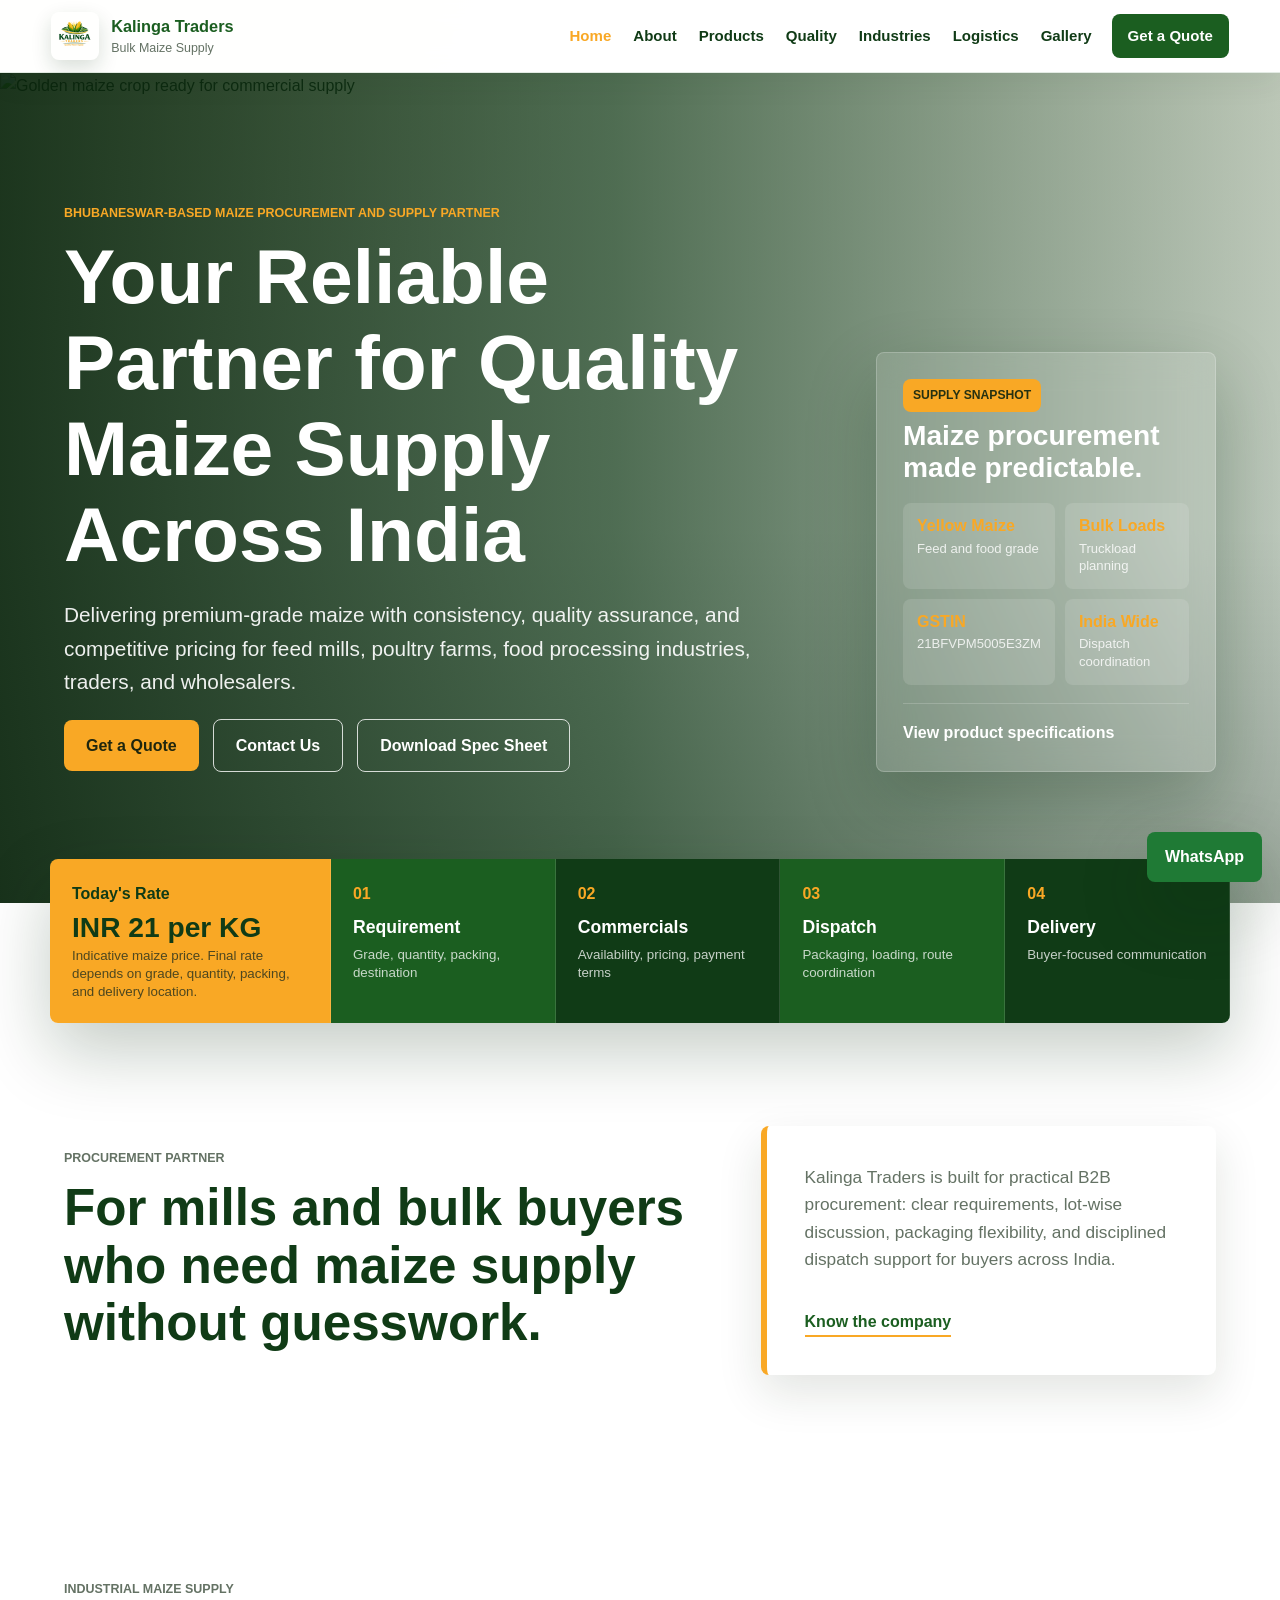
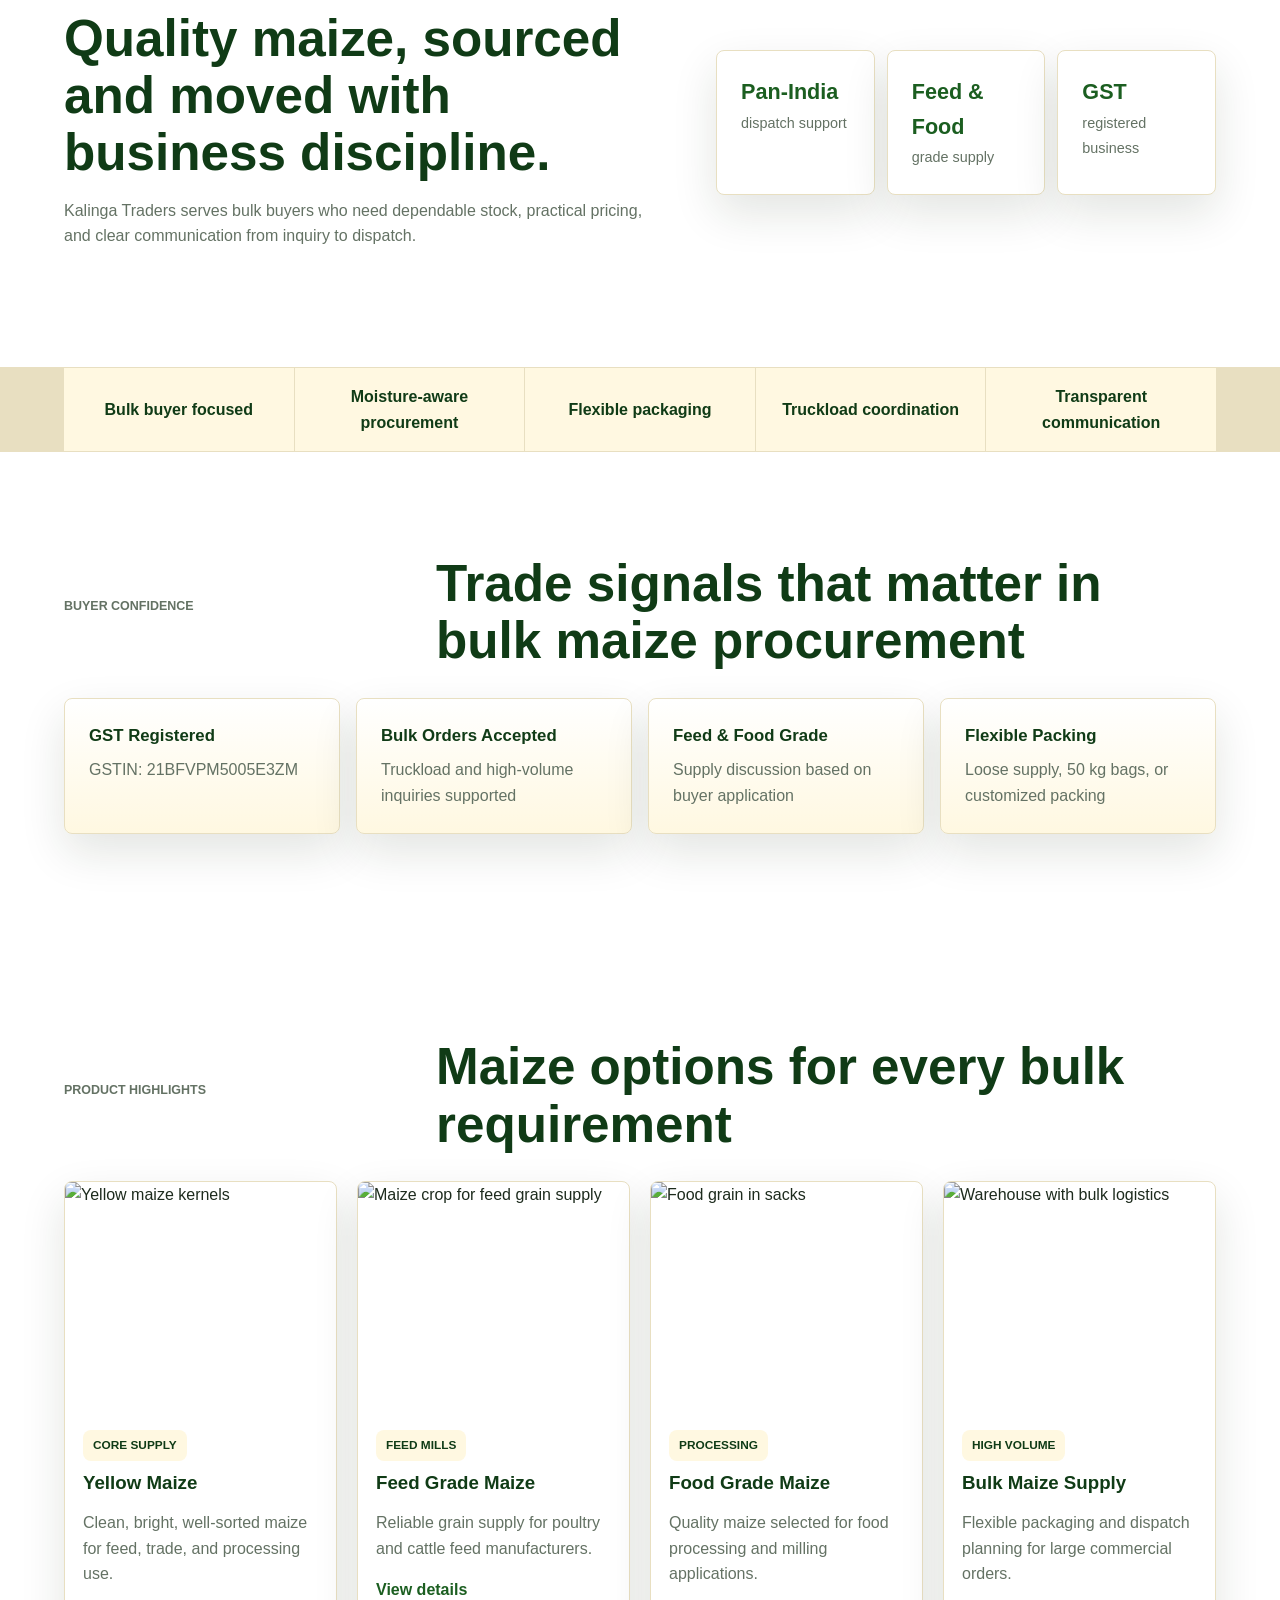
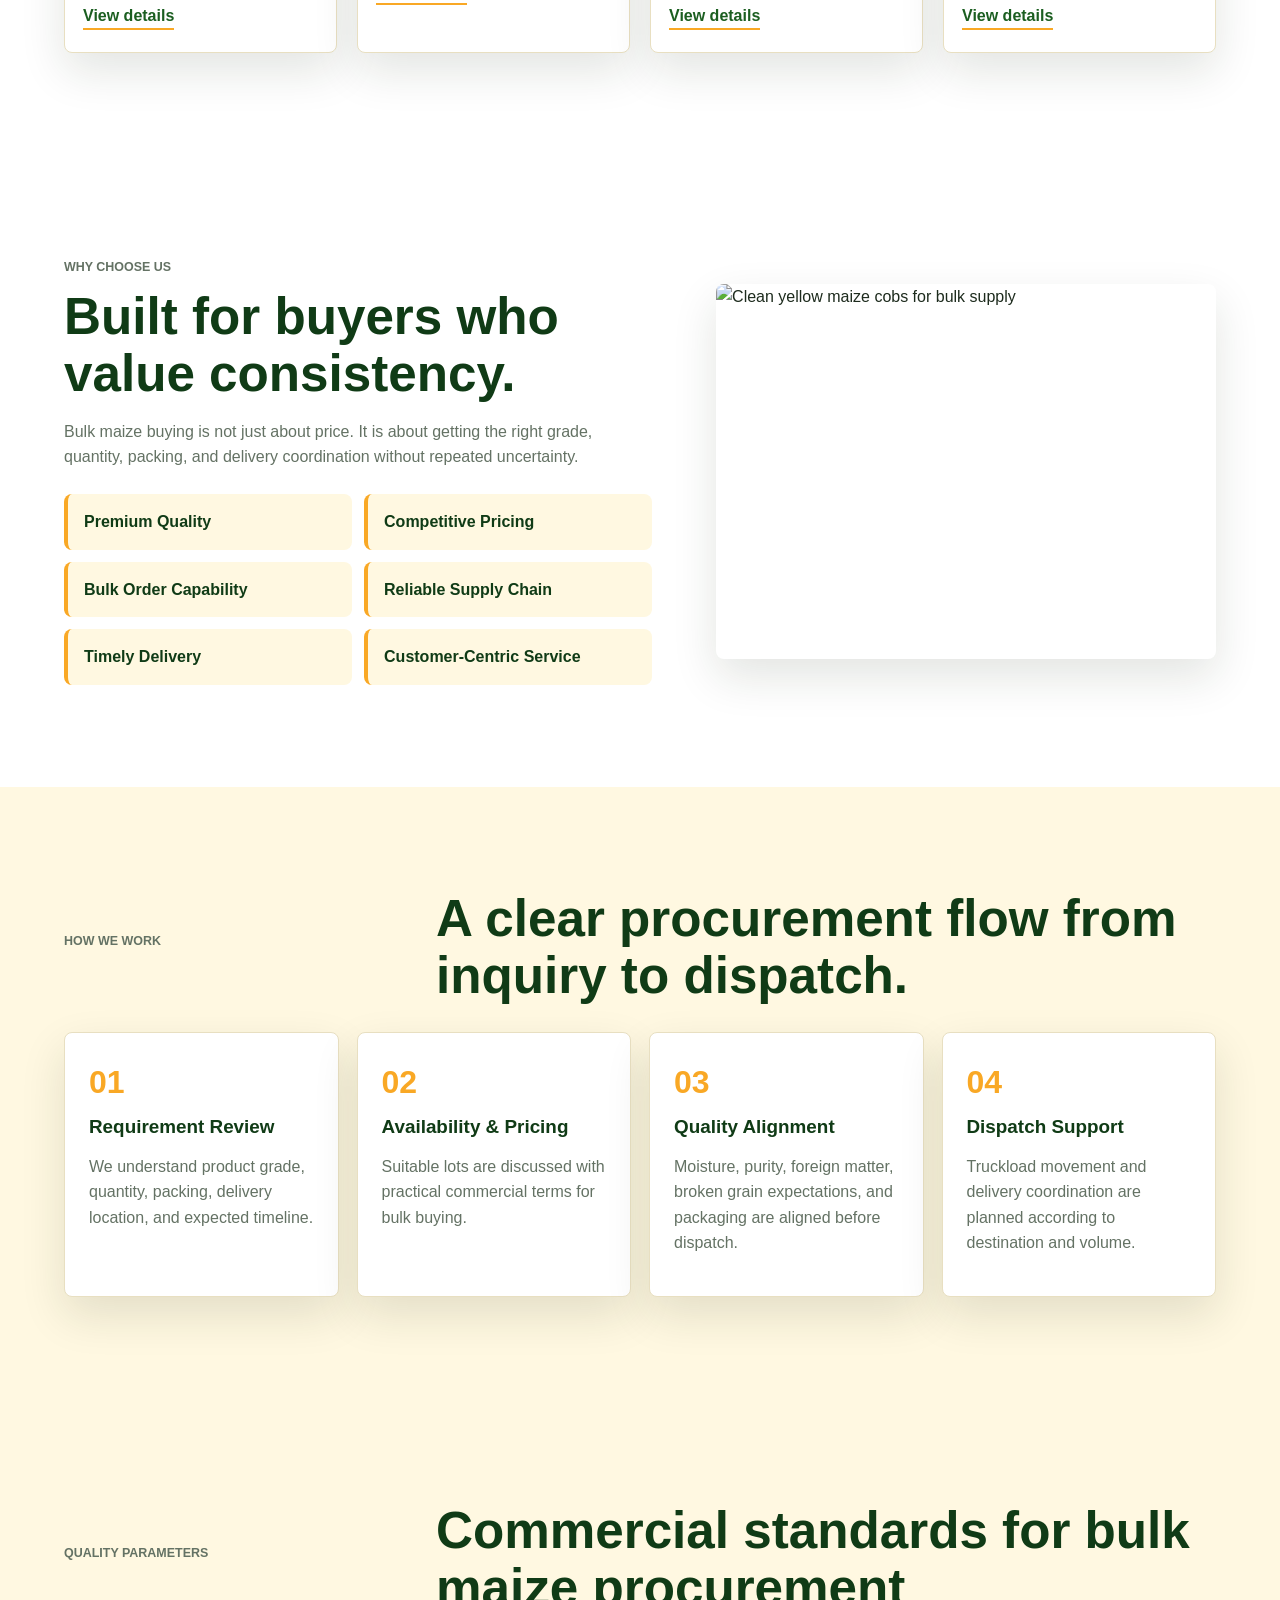
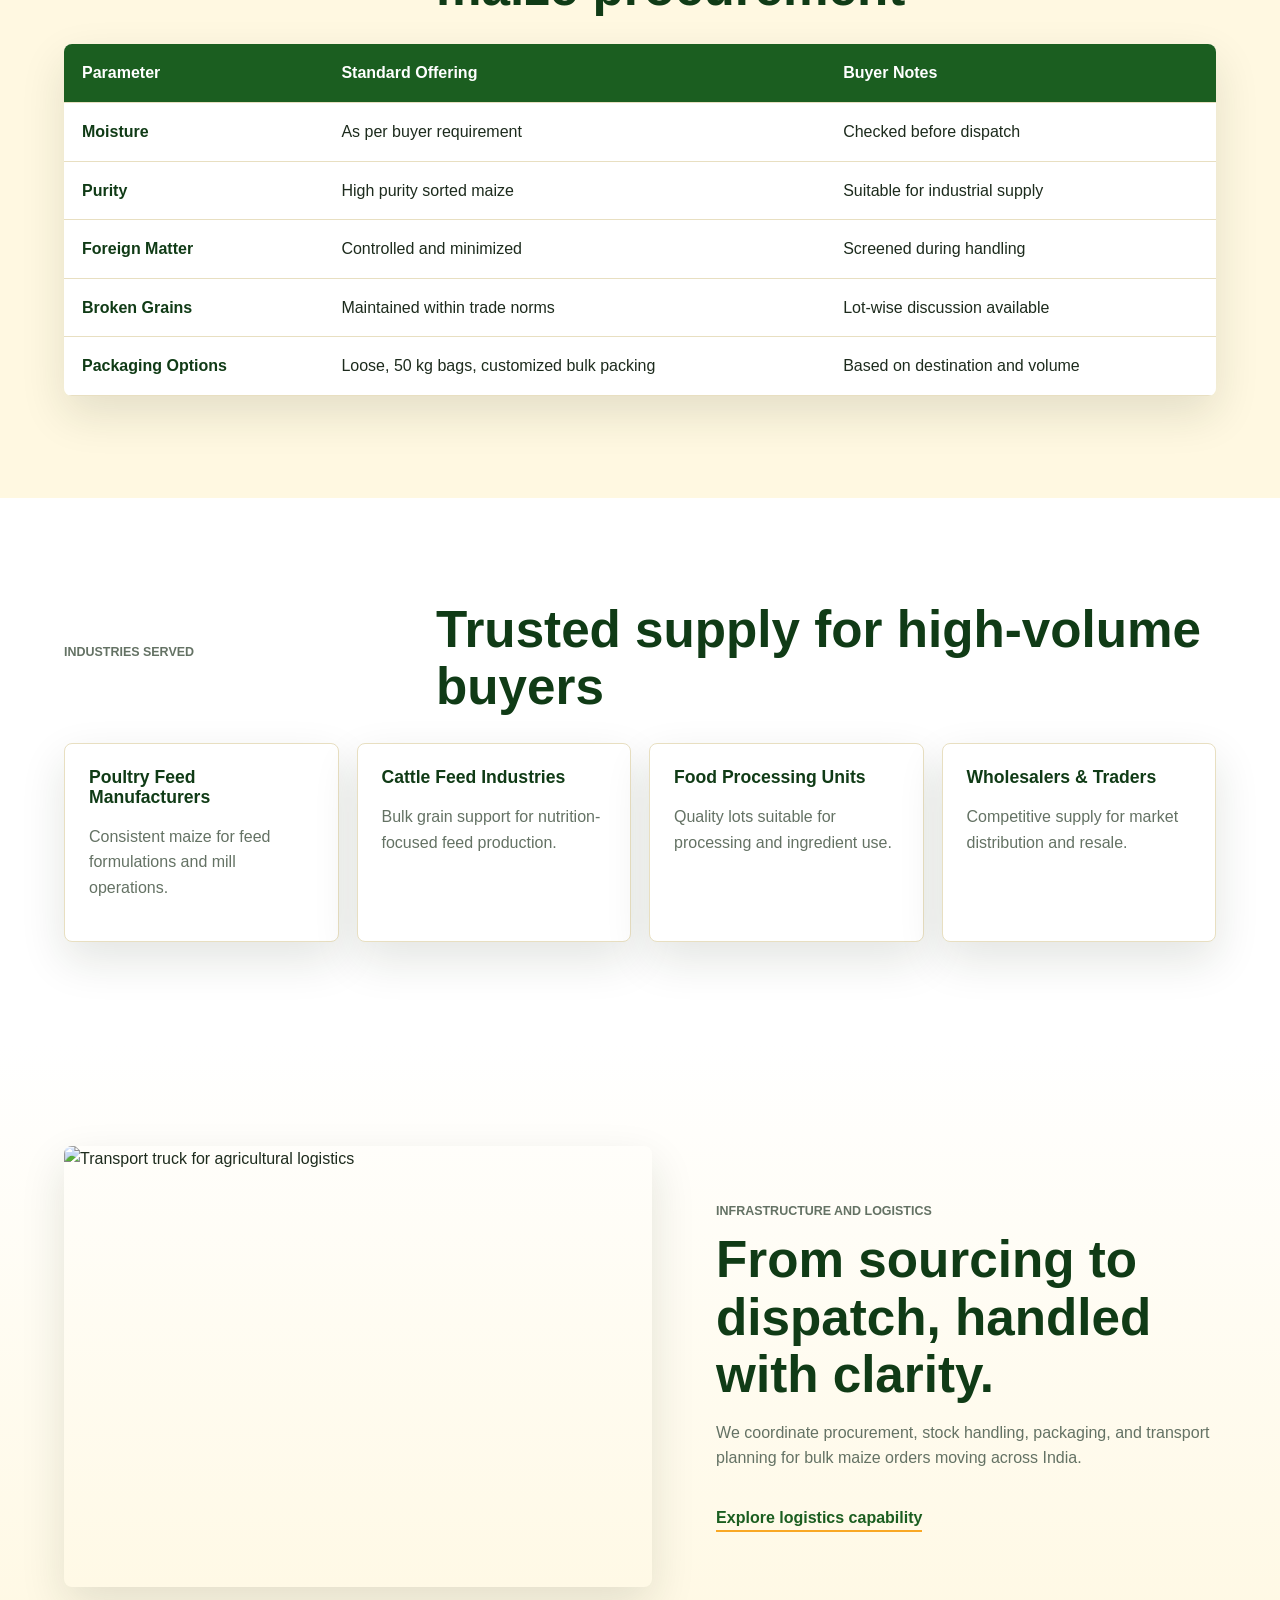
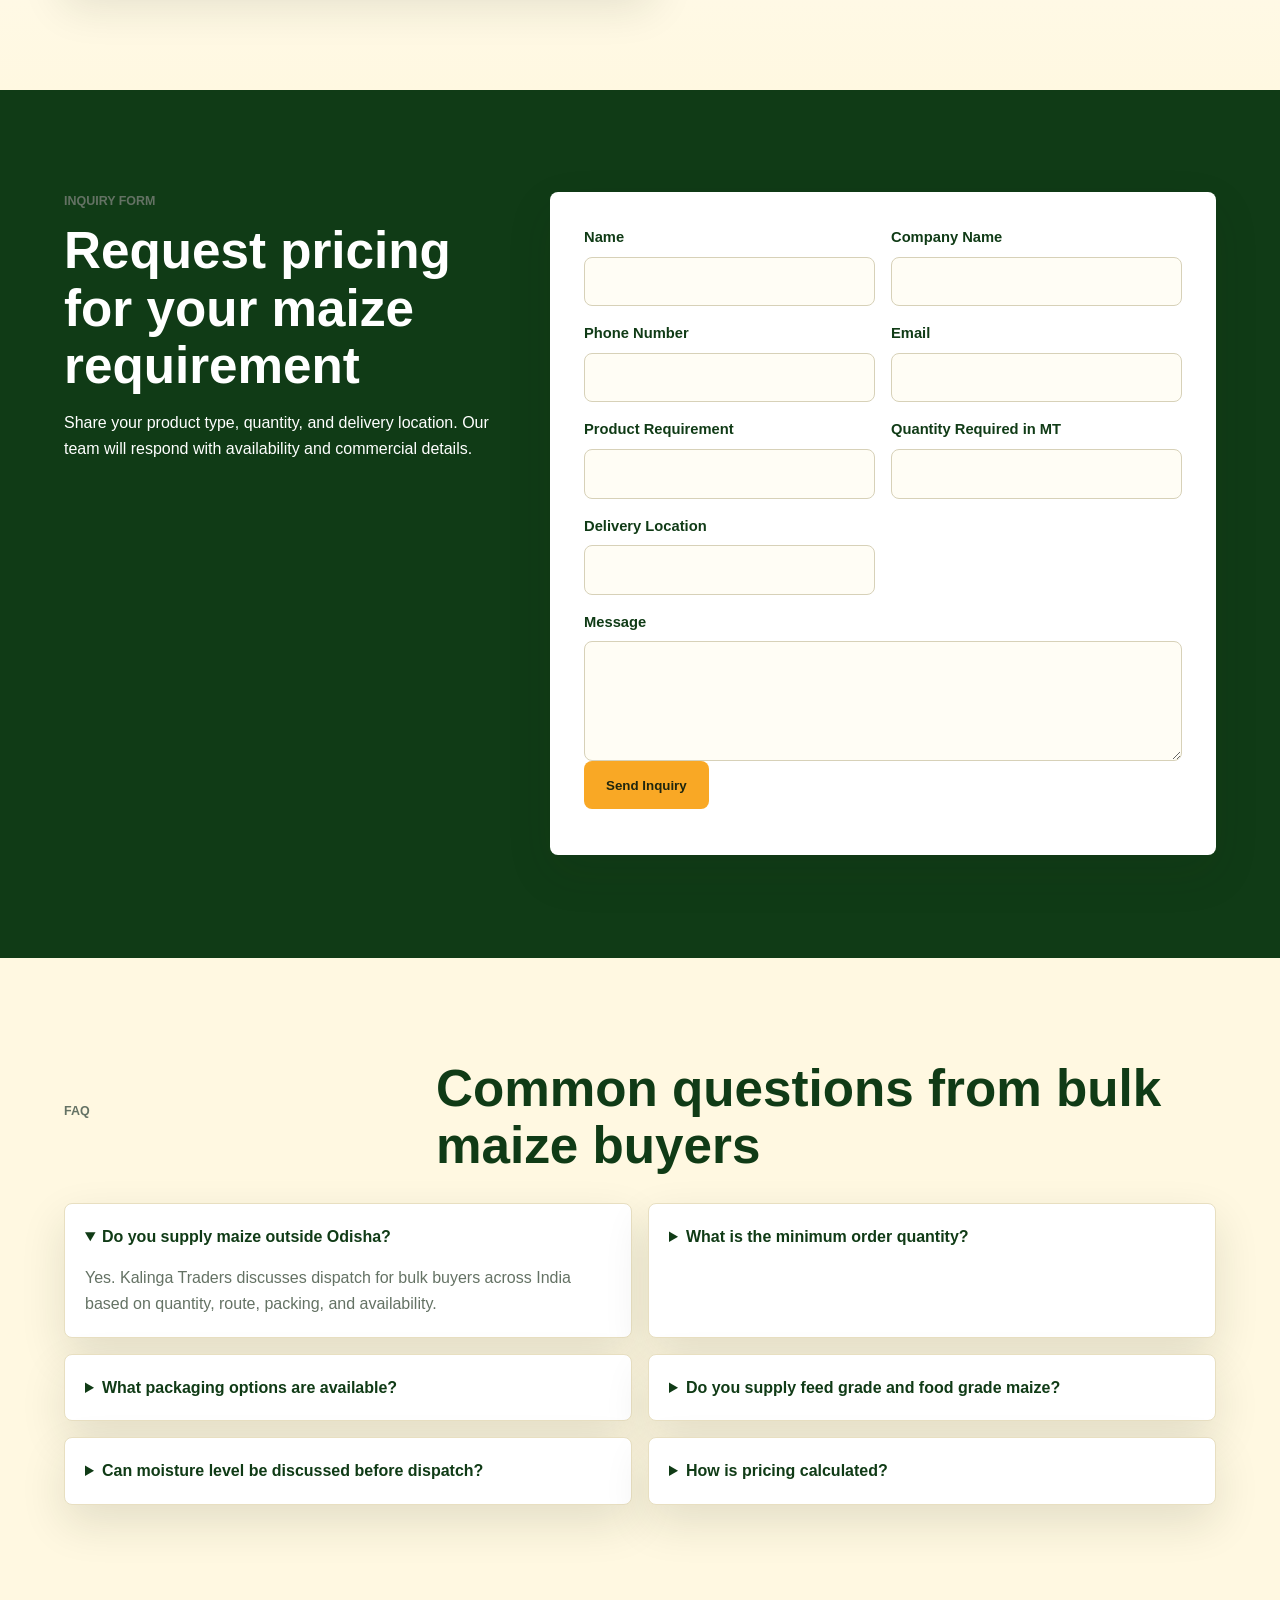
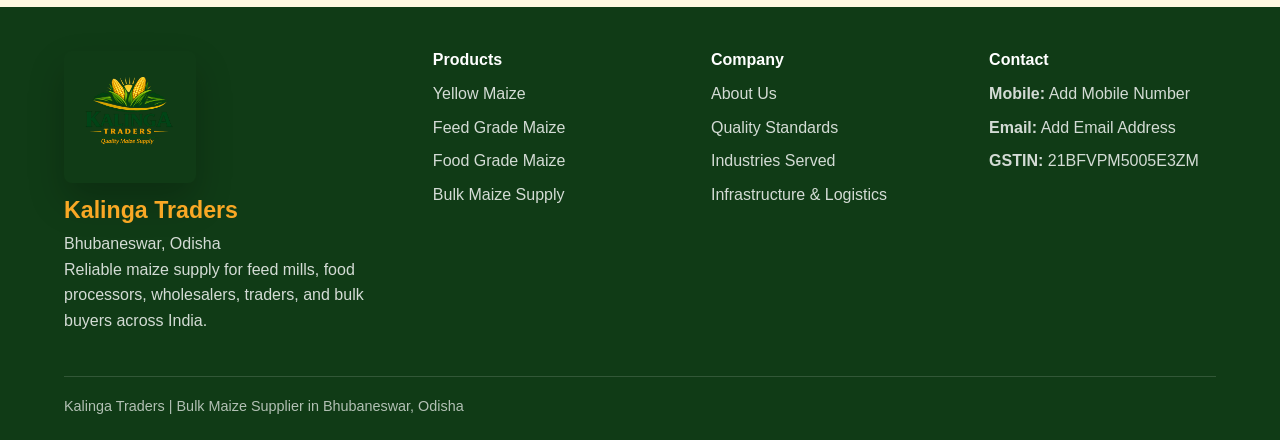
==== index.html @ be70ce16 "Initial website upload" ====
<!doctype html>
<html lang="en">
<head>
  <meta charset="utf-8">
  <meta name="viewport" content="width=device-width, initial-scale=1">
  <title>Kalinga Traders | Quality Bulk Maize Supplier in India</title>
  <meta name="description" content="Kalinga Traders supplies premium-grade yellow maize, feed grade maize, food grade maize, and bulk maize across India from Bhubaneswar, Odisha.">
  <link rel="preconnect" href="https://images.unsplash.com">
  <link rel="icon" type="image/png" href="assets/favicon.png">
  <link rel="stylesheet" href="styles.css">
  <script type="application/ld+json">
  {
    "@context": "https://schema.org",
    "@type": "LocalBusiness",
    "name": "Kalinga Traders",
    "description": "Bulk yellow maize, feed grade maize, food grade maize, and commercial maize supply from Bhubaneswar, Odisha.",
    "address": {
      "@type": "PostalAddress",
      "addressLocality": "Bhubaneswar",
      "addressRegion": "Odisha",
      "addressCountry": "IN"
    },
    "areaServed": "India",
    "taxID": "21BFVPM5005E3ZM",
    "makesOffer": [
      {"@type": "Offer", "itemOffered": {"@type": "Product", "name": "Yellow Maize"}},
      {"@type": "Offer", "itemOffered": {"@type": "Product", "name": "Feed Grade Maize"}},
      {"@type": "Offer", "itemOffered": {"@type": "Product", "name": "Food Grade Maize"}},
      {"@type": "Offer", "itemOffered": {"@type": "Product", "name": "Bulk Maize Supply"}}
    ]
  }
  </script>
  <script type="application/ld+json">
  {
    "@context": "https://schema.org",
    "@type": "FAQPage",
    "mainEntity": [
      {"@type": "Question", "name": "Do you supply maize outside Odisha?", "acceptedAnswer": {"@type": "Answer", "text": "Yes. Kalinga Traders discusses bulk maize dispatch for buyers across India based on quantity, route, packing, and availability."}},
      {"@type": "Question", "name": "What maize products are available?", "acceptedAnswer": {"@type": "Answer", "text": "Yellow maize, feed grade maize, food grade maize, and bulk maize supply are available for commercial buyers."}},
      {"@type": "Question", "name": "What packaging options are available?", "acceptedAnswer": {"@type": "Answer", "text": "Packaging can include loose truckload movement, 50 kg bags, or buyer-specific packing depending on destination and order requirement."}},
      {"@type": "Question", "name": "Can moisture and quality parameters be discussed before dispatch?", "acceptedAnswer": {"@type": "Answer", "text": "Yes. Moisture, purity, foreign matter, broken grains, and packaging expectations can be discussed before order confirmation."}}
    ]
  }
  </script>
</head>
<body>
  <header class="site-header">
    <a class="brand" href="index.html" aria-label="Kalinga Traders home">
      <img class="brand-logo" src="assets/kalinga-traders-logo-mark.png" alt="Kalinga Traders logo">
      <span><strong>Kalinga Traders</strong><small>Bulk Maize Supply</small></span>
    </a>
    <button class="nav-toggle" aria-expanded="false" aria-controls="site-nav">Menu</button>
    <nav id="site-nav" class="site-nav">
      <a href="index.html" aria-current="page">Home</a>
      <a href="about.html">About</a>
      <a href="products.html">Products</a>
      <a href="quality.html">Quality</a>
      <a href="industries.html">Industries</a>
      <a href="logistics.html">Logistics</a>
      <a href="gallery.html">Gallery</a>
      <a class="nav-cta" href="contact.html">Get a Quote</a>
    </nav>
  </header>

  <main>
    <section class="hero">
      <picture>
        <source media="(max-width: 760px)" srcset="https://images.unsplash.com/photo-1625246333195-78d9c38ad449?auto=format&fit=crop&w=900&q=75">
        <img src="https://images.unsplash.com/photo-1625246333195-78d9c38ad449?auto=format&fit=crop&w=1800&q=80" alt="Golden maize crop ready for commercial supply">
      </picture>
      <div class="hero-overlay"></div>
      <div class="hero-shell">
        <div class="hero-content">
          <p class="eyebrow">Bhubaneswar-based maize procurement and supply partner</p>
          <h1>Your Reliable Partner for Quality Maize Supply Across India</h1>
          <p>Delivering premium-grade maize with consistency, quality assurance, and competitive pricing for feed mills, poultry farms, food processing industries, traders, and wholesalers.</p>
          <div class="hero-actions">
          <a class="btn primary" href="contact.html">Get a Quote</a>
          <a class="btn secondary" href="contact.html#contact-details">Contact Us</a>
          <a class="btn secondary" href="output/pdf/kalinga-traders-maize-spec-sheet.pdf" download>Download Spec Sheet</a>
          </div>
        </div>
        <aside class="hero-card" aria-label="Kalinga Traders supply snapshot">
          <span class="card-kicker">Supply snapshot</span>
          <h2>Maize procurement made predictable.</h2>
          <div class="hero-card-grid">
            <div><strong>Yellow Maize</strong><span>Feed and food grade</span></div>
            <div><strong>Bulk Loads</strong><span>Truckload planning</span></div>
            <div><strong>GSTIN</strong><span>21BFVPM5005E3ZM</span></div>
            <div><strong>India Wide</strong><span>Dispatch coordination</span></div>
          </div>
          <a class="quote-link" href="products.html">View product specifications</a>
        </aside>
      </div>
    </section>

    <section class="supply-bar">
      <div class="rate-card"><span>Today's Rate</span><strong>INR 21 per KG</strong><small>Indicative maize price. Final rate depends on grade, quantity, packing, and delivery location.</small></div>
      <div><span>01</span><strong>Requirement</strong><small>Grade, quantity, packing, destination</small></div>
      <div><span>02</span><strong>Commercials</strong><small>Availability, pricing, payment terms</small></div>
      <div><span>03</span><strong>Dispatch</strong><small>Packaging, loading, route coordination</small></div>
      <div><span>04</span><strong>Delivery</strong><small>Buyer-focused communication</small></div>
    </section>

    <section class="section statement-section">
      <div class="statement-copy">
        <p class="eyebrow">Procurement partner</p>
        <h2>For mills and bulk buyers who need maize supply without guesswork.</h2>
      </div>
      <div class="statement-card">
        <p>Kalinga Traders is built for practical B2B procurement: clear requirements, lot-wise discussion, packaging flexibility, and disciplined dispatch support for buyers across India.</p>
        <a class="text-link" href="about.html">Know the company</a>
      </div>
    </section>

    <section class="section intro-grid">
      <div>
        <p class="eyebrow">Industrial maize supply</p>
        <h2>Quality maize, sourced and moved with business discipline.</h2>
        <p>Kalinga Traders serves bulk buyers who need dependable stock, practical pricing, and clear communication from inquiry to dispatch.</p>
      </div>
      <div class="metric-row">
        <div><strong>Pan-India</strong><span>dispatch support</span></div>
        <div><strong>Feed & Food</strong><span>grade supply</span></div>
        <div><strong>GST</strong><span>registered business</span></div>
      </div>
    </section>

    <section class="trust-strip">
      <span>Bulk buyer focused</span>
      <span>Moisture-aware procurement</span>
      <span>Flexible packaging</span>
      <span>Truckload coordination</span>
      <span>Transparent communication</span>
    </section>

    <section class="section credential-section">
      <div class="section-head">
        <p class="eyebrow">Buyer confidence</p>
        <h2>Trade signals that matter in bulk maize procurement</h2>
      </div>
      <div class="credential-grid">
        <article><strong>GST Registered</strong><span>GSTIN: 21BFVPM5005E3ZM</span></article>
        <article><strong>Bulk Orders Accepted</strong><span>Truckload and high-volume inquiries supported</span></article>
        <article><strong>Feed & Food Grade</strong><span>Supply discussion based on buyer application</span></article>
        <article><strong>Flexible Packing</strong><span>Loose supply, 50 kg bags, or customized packing</span></article>
      </div>
    </section>

    <section class="section">
      <div class="section-head">
        <p class="eyebrow">Product highlights</p>
        <h2>Maize options for every bulk requirement</h2>
      </div>
      <div class="card-grid four">
        <article class="product-card">
          <img src="https://images.unsplash.com/photo-1551754655-cd27e38d2076?auto=format&fit=crop&w=700&q=75" alt="Yellow maize kernels">
          <span class="product-tag">Core supply</span>
          <h3>Yellow Maize</h3>
          <p>Clean, bright, well-sorted maize for feed, trade, and processing use.</p>
          <a href="products.html">View details</a>
        </article>
        <article class="product-card">
          <img src="https://images.unsplash.com/photo-1625246333195-78d9c38ad449?auto=format&fit=crop&w=700&q=75" alt="Maize crop for feed grain supply">
          <span class="product-tag">Feed mills</span>
          <h3>Feed Grade Maize</h3>
          <p>Reliable grain supply for poultry and cattle feed manufacturers.</p>
          <a href="products.html">View details</a>
        </article>
        <article class="product-card">
          <img src="https://images.unsplash.com/photo-1634467524884-897d0af5e104?auto=format&fit=crop&w=700&q=75" alt="Food grain in sacks">
          <span class="product-tag">Processing</span>
          <h3>Food Grade Maize</h3>
          <p>Quality maize selected for food processing and milling applications.</p>
          <a href="products.html">View details</a>
        </article>
        <article class="product-card">
          <img src="https://images.unsplash.com/photo-1586528116311-ad8dd3c8310d?auto=format&fit=crop&w=700&q=75" alt="Warehouse with bulk logistics">
          <span class="product-tag">High volume</span>
          <h3>Bulk Maize Supply</h3>
          <p>Flexible packaging and dispatch planning for large commercial orders.</p>
          <a href="products.html">View details</a>
        </article>
      </div>
    </section>

    <section class="section split">
      <div>
        <p class="eyebrow">Why choose us</p>
        <h2>Built for buyers who value consistency.</h2>
        <p>Bulk maize buying is not just about price. It is about getting the right grade, quantity, packing, and delivery coordination without repeated uncertainty.</p>
        <div class="feature-list">
          <span>Premium Quality</span>
          <span>Competitive Pricing</span>
          <span>Bulk Order Capability</span>
          <span>Reliable Supply Chain</span>
          <span>Timely Delivery</span>
          <span>Customer-Centric Service</span>
        </div>
      </div>
      <img class="rounded-img" src="https://images.unsplash.com/photo-1551754655-cd27e38d2076?auto=format&fit=crop&w=900&q=78" alt="Clean yellow maize cobs for bulk supply">
    </section>

    <section class="section process-band">
      <div class="section-head">
        <p class="eyebrow">How we work</p>
        <h2>A clear procurement flow from inquiry to dispatch.</h2>
      </div>
      <div class="process-grid">
        <article><span>01</span><h3>Requirement Review</h3><p>We understand product grade, quantity, packing, delivery location, and expected timeline.</p></article>
        <article><span>02</span><h3>Availability & Pricing</h3><p>Suitable lots are discussed with practical commercial terms for bulk buying.</p></article>
        <article><span>03</span><h3>Quality Alignment</h3><p>Moisture, purity, foreign matter, broken grain expectations, and packaging are aligned before dispatch.</p></article>
        <article><span>04</span><h3>Dispatch Support</h3><p>Truckload movement and delivery coordination are planned according to destination and volume.</p></article>
      </div>
    </section>

    <section class="section quality-band">
      <div class="section-head">
        <p class="eyebrow">Quality parameters</p>
        <h2>Commercial standards for bulk maize procurement</h2>
      </div>
      <div class="table-wrap">
        <table>
          <thead>
            <tr><th>Parameter</th><th>Standard Offering</th><th>Buyer Notes</th></tr>
          </thead>
          <tbody>
            <tr><td>Moisture</td><td>As per buyer requirement</td><td>Checked before dispatch</td></tr>
            <tr><td>Purity</td><td>High purity sorted maize</td><td>Suitable for industrial supply</td></tr>
            <tr><td>Foreign Matter</td><td>Controlled and minimized</td><td>Screened during handling</td></tr>
            <tr><td>Broken Grains</td><td>Maintained within trade norms</td><td>Lot-wise discussion available</td></tr>
            <tr><td>Packaging Options</td><td>Loose, 50 kg bags, customized bulk packing</td><td>Based on destination and volume</td></tr>
          </tbody>
        </table>
      </div>
    </section>

    <section class="section">
      <div class="section-head">
        <p class="eyebrow">Industries served</p>
        <h2>Trusted supply for high-volume buyers</h2>
      </div>
      <div class="icon-grid">
        <article><h3>Poultry Feed Manufacturers</h3><p>Consistent maize for feed formulations and mill operations.</p></article>
        <article><h3>Cattle Feed Industries</h3><p>Bulk grain support for nutrition-focused feed production.</p></article>
        <article><h3>Food Processing Units</h3><p>Quality lots suitable for processing and ingredient use.</p></article>
        <article><h3>Wholesalers & Traders</h3><p>Competitive supply for market distribution and resale.</p></article>
      </div>
    </section>

    <section class="section split logistics-panel">
      <img class="rounded-img" src="https://images.unsplash.com/photo-1601584115197-04ecc0da31d7?auto=format&fit=crop&w=900&q=78" alt="Transport truck for agricultural logistics">
      <div>
        <p class="eyebrow">Infrastructure and logistics</p>
        <h2>From sourcing to dispatch, handled with clarity.</h2>
        <p>We coordinate procurement, stock handling, packaging, and transport planning for bulk maize orders moving across India.</p>
        <a class="text-link" href="logistics.html">Explore logistics capability</a>
      </div>
    </section>

    <section class="section inquiry-section" id="inquiry">
      <div>
        <p class="eyebrow">Inquiry form</p>
        <h2>Request pricing for your maize requirement</h2>
        <p>Share your product type, quantity, and delivery location. Our team will respond with availability and commercial details.</p>
      </div>
      <form class="inquiry-form">
        <div class="form-grid">
          <label>Name<input name="name" type="text" required></label>
          <label>Company Name<input name="company" type="text"></label>
          <label>Phone Number<input name="phone" type="tel" required></label>
          <label>Email<input name="email" type="email"></label>
          <label>Product Requirement<input name="product" type="text" required></label>
          <label>Quantity Required in MT<input name="quantity" type="number" min="1"></label>
          <label>Delivery Location<input name="location" type="text"></label>
          <label class="full">Message<textarea name="message" rows="4"></textarea></label>
        </div>
        <button class="btn primary" type="submit">Send Inquiry</button>
        <p class="form-note" role="status"></p>
      </form>
    </section>

    <section class="section faq-section">
      <div class="section-head">
        <p class="eyebrow">FAQ</p>
        <h2>Common questions from bulk maize buyers</h2>
      </div>
      <div class="faq-grid">
        <details open><summary>Do you supply maize outside Odisha?</summary><p>Yes. Kalinga Traders discusses dispatch for bulk buyers across India based on quantity, route, packing, and availability.</p></details>
        <details><summary>What is the minimum order quantity?</summary><p>Minimum order quantity depends on product grade, packing, and destination. Share your requirement in MT for a practical quote discussion.</p></details>
        <details><summary>What packaging options are available?</summary><p>Orders can be discussed for loose truckload supply, 50 kg bags, or customized packing depending on buyer requirements.</p></details>
        <details><summary>Do you supply feed grade and food grade maize?</summary><p>Yes. Feed grade maize, food grade maize, yellow maize, and bulk maize supply are listed product categories.</p></details>
        <details><summary>Can moisture level be discussed before dispatch?</summary><p>Yes. Moisture, purity, foreign matter, broken grains, and packaging expectations can be aligned before order confirmation.</p></details>
        <details><summary>How is pricing calculated?</summary><p>Pricing depends on grade, season, lot availability, quantity, packing, loading format, and delivery location.</p></details>
      </div>
    </section>
  </main>

  <footer class="site-footer">
    <div class="footer-main">
      <div>
        <img class="footer-logo" src="assets/kalinga-traders-logo.png" alt="Kalinga Traders logo">
        <h2>Kalinga Traders</h2>
        <p>Bhubaneswar, Odisha<br>Reliable maize supply for feed mills, food processors, wholesalers, traders, and bulk buyers across India.</p>
      </div>
      <div>
        <h3>Products</h3>
        <a href="products.html">Yellow Maize</a>
        <a href="products.html">Feed Grade Maize</a>
        <a href="products.html">Food Grade Maize</a>
        <a href="products.html">Bulk Maize Supply</a>
      </div>
      <div>
        <h3>Company</h3>
        <a href="about.html">About Us</a>
        <a href="quality.html">Quality Standards</a>
        <a href="industries.html">Industries Served</a>
        <a href="logistics.html">Infrastructure & Logistics</a>
      </div>
      <div>
        <h3>Contact</h3>
        <p><strong>Mobile:</strong> Add Mobile Number</p>
        <p><strong>Email:</strong> Add Email Address</p>
        <p><strong>GSTIN:</strong> 21BFVPM5005E3ZM</p>
      </div>
    </div>
    <div class="footer-bottom">Kalinga Traders | Bulk Maize Supplier in Bhubaneswar, Odisha</div>
  </footer>
  <a class="whatsapp-float" href="#" data-whatsapp-link aria-label="Send inquiry on WhatsApp">WhatsApp</a>
  <script src="script.js"></script>
</body>
</html>
---- styles.css ----
:root {
  --green: #1B5E20;
  --green-dark: #103b16;
  --gold: #F9A825;
  --beige: #FFF8E1;
  --white: #ffffff;
  --ink: #1d2b1d;
  --muted: #647264;
  --line: #e8dfc1;
  --shadow: 0 18px 45px rgba(22, 44, 20, .12);
  --shadow-strong: 0 28px 70px rgba(9, 42, 13, .24);
}

* { box-sizing: border-box; }
html { scroll-behavior: smooth; }
body {
  margin: 0;
  font-family: Arial, Helvetica, sans-serif;
  color: var(--ink);
  background:
    radial-gradient(circle at 12% 0%, rgba(249, 168, 37, .10), transparent 28rem),
    linear-gradient(180deg, #fffdf6, #ffffff 44rem);
  line-height: 1.6;
}
img { display: block; max-width: 100%; }
a { color: inherit; text-decoration: none; }

.site-header {
  position: sticky;
  top: 0;
  z-index: 20;
  display: flex;
  align-items: center;
  justify-content: space-between;
  gap: 24px;
  padding: 12px clamp(18px, 4vw, 56px);
  background: rgba(255, 255, 255, .94);
  border-bottom: 1px solid rgba(27, 94, 32, .12);
  backdrop-filter: blur(12px);
  box-shadow: 0 10px 30px rgba(17, 54, 19, .06);
}
.brand { display: flex; align-items: center; gap: 12px; min-width: 220px; }
.brand-logo {
  width: 48px;
  height: 48px;
  border-radius: 8px;
  object-fit: cover;
  box-shadow: 0 8px 20px rgba(16, 59, 22, .16);
}
.brand-mark {
  display: grid;
  place-items: center;
  width: 44px;
  height: 44px;
  border-radius: 8px;
  color: var(--green);
  background: var(--gold);
  font-weight: 800;
}
.brand strong { display: block; color: var(--green); font-size: 1.02rem; }
.brand small { display: block; color: var(--muted); font-size: .78rem; }
.site-nav { display: flex; align-items: center; gap: 18px; font-size: .94rem; font-weight: 700; color: var(--green-dark); }
.site-nav a { padding: 8px 2px; }
.site-nav a[aria-current="page"] { color: var(--gold); }
.nav-cta {
  padding: 10px 16px !important;
  border-radius: 8px;
  color: var(--white) !important;
  background: var(--green);
}
.nav-toggle { display: none; border: 0; background: var(--green); color: var(--white); border-radius: 8px; padding: 10px 14px; font-weight: 800; }

.hero {
  position: relative;
  min-height: calc(100vh - 70px);
  display: grid;
  align-items: center;
  overflow: hidden;
}
.hero picture, .hero img, .hero-overlay { position: absolute; inset: 0; width: 100%; height: 100%; }
.hero img { object-fit: cover; }
.hero-overlay {
  background:
    linear-gradient(90deg, rgba(9, 37, 12, .92), rgba(11, 53, 18, .72) 48%, rgba(13, 57, 16, .28)),
    linear-gradient(0deg, rgba(0,0,0,.18), transparent 45%);
}
.hero-shell {
  position: relative;
  z-index: 1;
  display: grid;
  grid-template-columns: minmax(0, 1.25fr) minmax(340px, .55fr);
  gap: clamp(28px, 5vw, 68px);
  align-items: end;
  width: min(1320px, 100%);
  margin: 0 auto;
  padding: clamp(62px, 8vw, 112px) clamp(20px, 5vw, 70px);
}
.hero-content {
  position: relative;
  width: min(980px, 100%);
  padding: 0;
  color: var(--white);
}
.eyebrow {
  margin: 0 0 10px;
  color: var(--gold);
  font-size: .78rem;
  font-weight: 800;
  letter-spacing: 0;
  text-transform: uppercase;
}
h1, h2, h3 { margin: 0; line-height: 1.12; color: var(--green-dark); }
.hero h1 { color: var(--white); font-size: clamp(2.4rem, 6vw, 5.8rem); max-width: 980px; }
.hero p:not(.eyebrow) { max-width: 800px; font-size: clamp(1rem, 2vw, 1.3rem); color: rgba(255,255,255,.92); }
.hero-actions, .section-head { display: flex; gap: 14px; flex-wrap: wrap; align-items: center; }
.hero-card {
  padding: 26px;
  border: 1px solid rgba(255,255,255,.20);
  border-radius: 8px;
  color: var(--white);
  background: rgba(255, 255, 255, .12);
  box-shadow: var(--shadow-strong);
  backdrop-filter: blur(16px);
}
.hero-card h2 { margin: 8px 0 20px; color: var(--white); font-size: clamp(1.45rem, 2.2vw, 2rem); }
.card-kicker {
  display: inline-flex;
  padding: 7px 10px;
  border-radius: 8px;
  color: #263111;
  background: var(--gold);
  font-size: .76rem;
  font-weight: 900;
  text-transform: uppercase;
}
.hero-card-grid { display: grid; grid-template-columns: repeat(2, 1fr); gap: 10px; }
.hero-card-grid div {
  padding: 14px;
  border-radius: 8px;
  background: rgba(255,255,255,.12);
}
.hero-card-grid strong { display: block; color: var(--gold); line-height: 1.15; }
.hero-card-grid span { display: block; margin-top: 4px; color: rgba(255,255,255,.82); font-size: .82rem; line-height: 1.35; }
.quote-link {
  display: block;
  margin-top: 18px;
  padding-top: 16px;
  border-top: 1px solid rgba(255,255,255,.18);
  color: var(--white);
  font-weight: 900;
}
.btn {
  display: inline-flex;
  align-items: center;
  justify-content: center;
  min-height: 48px;
  border: 0;
  border-radius: 8px;
  padding: 13px 22px;
  font-weight: 800;
  cursor: pointer;
}
.btn.primary { background: var(--gold); color: #1f260e; }
.btn.secondary { color: var(--white); border: 1px solid rgba(255,255,255,.8); }
.supply-bar {
  position: relative;
  z-index: 2;
  display: grid;
  grid-template-columns: 1.25fr repeat(4, 1fr);
  width: min(1180px, calc(100% - 40px));
  margin: -44px auto 0;
  border-radius: 8px;
  overflow: hidden;
  box-shadow: var(--shadow-strong);
}
.supply-bar div {
  min-height: 118px;
  padding: 22px;
  color: var(--white);
  background: var(--green-dark);
  border-right: 1px solid rgba(255,255,255,.13);
}
.supply-bar div:nth-child(even) { background: var(--green); }
.supply-bar span { color: var(--gold); font-weight: 900; }
.supply-bar strong { display: block; margin-top: 6px; font-size: 1.1rem; }
.supply-bar small { display: block; margin-top: 5px; color: rgba(255,255,255,.76); line-height: 1.35; }
.supply-bar .rate-card {
  color: #25300c;
  background: var(--gold);
}
.supply-bar .rate-card span { color: var(--green-dark); }
.supply-bar .rate-card strong {
  color: var(--green-dark);
  font-size: clamp(1.45rem, 2.2vw, 2rem);
  line-height: 1.05;
}
.supply-bar .rate-card small { color: rgba(29, 43, 29, .78); }

.section { padding: clamp(58px, 8vw, 104px) clamp(20px, 5vw, 70px); }
.section > * { max-width: 1180px; margin-left: auto; margin-right: auto; }
.section.intro-grid > *,
.section.split > *,
.section.inquiry-section > *,
.section.contact-layout > *,
.section.industry-layout > * {
  max-width: none;
  margin-left: 0;
  margin-right: 0;
}
.section h2, .page-title h1, .page-hero h1 { font-size: clamp(2rem, 4vw, 3.7rem); }
.section p, .page-title p, .page-hero p { color: var(--muted); }
.intro-grid, .split, .contact-layout, .industry-layout {
  display: grid;
  grid-template-columns: minmax(0, 1fr) minmax(320px, .85fr);
  gap: clamp(28px, 5vw, 70px);
  align-items: center;
}
.statement-section {
  display: grid;
  grid-template-columns: 1fr .72fr;
  gap: clamp(24px, 5vw, 64px);
  align-items: center;
}
.statement-section > * {
  max-width: none;
  margin-left: 0;
  margin-right: 0;
}
.statement-card {
  padding: clamp(24px, 4vw, 38px);
  border-left: 6px solid var(--gold);
  border-radius: 8px;
  background: var(--white);
  box-shadow: var(--shadow);
}
.statement-card p { margin-top: 0; font-size: 1.08rem; }
.metric-row { display: grid; grid-template-columns: repeat(3, 1fr); gap: 12px; }
.metric-row div, .info-card, .icon-grid article, .process-grid article, .value-card {
  padding: 24px;
  border: 1px solid var(--line);
  border-radius: 8px;
  background: var(--white);
  box-shadow: var(--shadow);
}
.metric-row strong { display: block; color: var(--green); font-size: 1.35rem; }
.metric-row span { color: var(--muted); font-size: .9rem; }
.trust-strip {
  display: grid;
  grid-template-columns: repeat(5, 1fr);
  gap: 1px;
  padding: 1px clamp(20px, 5vw, 70px);
  background: var(--line);
}
.trust-strip span {
  display: grid;
  place-items: center;
  min-height: 78px;
  padding: 16px;
  color: var(--green-dark);
  background: var(--beige);
  font-weight: 800;
  text-align: center;
}
.credential-section { background: #ffffff; }
.credential-grid {
  display: grid;
  grid-template-columns: repeat(4, 1fr);
  gap: 16px;
}
.credential-grid article {
  padding: 24px;
  border-radius: 8px;
  border: 1px solid var(--line);
  background: linear-gradient(180deg, var(--white), var(--beige));
  box-shadow: var(--shadow);
}
.credential-grid strong {
  display: block;
  color: var(--green-dark);
  font-size: 1.05rem;
}
.credential-grid span {
  display: block;
  margin-top: 8px;
  color: var(--muted);
}
.section-head { justify-content: space-between; margin-bottom: 28px; }
.section-head h2 { max-width: 780px; }

.card-grid { display: grid; gap: 20px; }
.card-grid.four { grid-template-columns: repeat(4, 1fr); }
.card-grid.three { grid-template-columns: repeat(3, 1fr); }
.product-card, .product-detail {
  overflow: hidden;
  border: 1px solid var(--line);
  border-radius: 8px;
  background: var(--white);
  box-shadow: var(--shadow);
}
.product-card {
  position: relative;
  transition: transform .2s ease, box-shadow .2s ease;
}
.product-card:hover { transform: translateY(-4px); box-shadow: var(--shadow-strong); }
.product-card img { width: 100%; height: 230px; object-fit: cover; }
.product-tag {
  display: inline-flex;
  margin: 18px 18px 0;
  padding: 6px 10px;
  border-radius: 8px;
  color: var(--green-dark);
  background: var(--beige);
  font-size: .74rem;
  font-weight: 900;
  text-transform: uppercase;
}
.product-card h3, .product-card p, .product-card a { margin-left: 18px; margin-right: 18px; }
.product-card h3 { margin-top: 12px; }
.product-card p { color: var(--muted); }
.product-card a {
  display: inline-block;
  margin-bottom: 22px;
  color: var(--green);
  font-weight: 900;
  border-bottom: 2px solid var(--gold);
}
.rounded-img { width: 100%; border-radius: 8px; aspect-ratio: 4/3; object-fit: cover; box-shadow: var(--shadow); }
.feature-list { display: grid; grid-template-columns: repeat(2, minmax(0, 1fr)); gap: 12px; margin-top: 24px; }
.feature-list span {
  padding: 15px 16px;
  border-left: 4px solid var(--gold);
  background: var(--beige);
  border-radius: 8px;
  font-weight: 800;
  color: var(--green-dark);
}

.quality-band, .process-band { background: var(--beige); }
.table-wrap { overflow-x: auto; border-radius: 8px; box-shadow: var(--shadow); }
table { width: 100%; border-collapse: collapse; min-width: 680px; background: var(--white); }
th, td { padding: 16px 18px; border-bottom: 1px solid var(--line); text-align: left; }
th { color: var(--white); background: var(--green); }
td:first-child { font-weight: 800; color: var(--green-dark); }
.icon-grid { display: grid; grid-template-columns: repeat(4, 1fr); gap: 18px; }
.icon-grid h3, .icon-grid h2 { font-size: 1.1rem; margin-bottom: 8px; }
.logistics-panel { background: linear-gradient(180deg, #fff, var(--beige)); }
.text-link { display: inline-block; margin-top: 18px; color: var(--green); font-weight: 800; border-bottom: 2px solid var(--gold); }

.inquiry-section { display: grid; grid-template-columns: .8fr 1.2fr; gap: 42px; background: var(--green-dark); }
.inquiry-section h2, .inquiry-section p:not(.eyebrow) { color: var(--white); }
.inquiry-form {
  padding: clamp(22px, 4vw, 34px);
  border-radius: 8px;
  background: var(--white);
  box-shadow: var(--shadow);
}
.form-grid { display: grid; grid-template-columns: repeat(2, 1fr); gap: 16px; }
label { display: grid; gap: 7px; color: var(--green-dark); font-weight: 800; font-size: .92rem; }
input, textarea {
  width: 100%;
  border: 1px solid #d7d1b8;
  border-radius: 8px;
  padding: 12px 13px;
  font: inherit;
  color: var(--ink);
  background: #fffdf5;
}
textarea { resize: vertical; }
.full { grid-column: 1 / -1; }
.form-note { margin: 12px 0 0; color: var(--green) !important; font-weight: 800; }

.page-hero {
  position: relative;
  min-height: 460px;
  display: grid;
  align-items: end;
  padding: clamp(46px, 8vw, 90px) clamp(20px, 5vw, 70px);
  overflow: hidden;
}
.page-hero.compact { min-height: 390px; }
.page-hero img { position: absolute; inset: 0; width: 100%; height: 100%; object-fit: cover; }
.page-hero::after {
  content: "";
  position: absolute;
  inset: 0;
  background:
    linear-gradient(90deg, rgba(12,45,15,.90), rgba(12,45,15,.48)),
    linear-gradient(0deg, rgba(0,0,0,.16), transparent 45%);
}
.page-hero div { position: relative; z-index: 1; max-width: 860px; }
.page-hero h1 { color: var(--white); }
.page-hero p:not(.eyebrow) { color: rgba(255,255,255,.9); font-size: 1.12rem; }
.page-title {
  padding: clamp(64px, 8vw, 108px) clamp(20px, 5vw, 70px) clamp(30px, 5vw, 54px);
  background:
    linear-gradient(135deg, rgba(255,248,225,.96), rgba(255,255,255,.95)),
    radial-gradient(circle at 85% 20%, rgba(249,168,37,.28), transparent 22rem);
  border-bottom: 1px solid var(--line);
}
.page-title > * { max-width: 960px; margin-left: auto; margin-right: auto; }
.inner-kpis {
  position: relative;
  z-index: 2;
  display: grid;
  grid-template-columns: repeat(4, 1fr);
  width: min(1180px, calc(100% - 40px));
  margin: -34px auto 0;
  border-radius: 8px;
  overflow: hidden;
  box-shadow: var(--shadow-strong);
}
.page-title + .inner-kpis { margin-top: 0; transform: translateY(34px); }
.inner-kpis div {
  padding: 22px;
  color: var(--white);
  background: var(--green-dark);
  border-right: 1px solid rgba(255,255,255,.12);
}
.inner-kpis div:nth-child(even) { background: var(--green); }
.inner-kpis strong { display: block; color: var(--gold); font-size: 1.05rem; line-height: 1.2; }
.inner-kpis span { display: block; margin-top: 6px; color: rgba(255,255,255,.80); font-size: .88rem; line-height: 1.35; }
.editorial-grid {
  display: grid;
  grid-template-columns: minmax(0, .95fr) minmax(320px, .85fr);
  gap: clamp(24px, 5vw, 58px);
  align-items: stretch;
}
.editorial-grid > * {
  max-width: none;
  margin-left: 0;
  margin-right: 0;
}
.editorial-panel,
.buyer-checklist {
  padding: clamp(26px, 4vw, 42px);
  border: 1px solid var(--line);
  border-radius: 8px;
  background: var(--white);
  box-shadow: var(--shadow);
}
.editorial-panel.dark-panel {
  color: var(--white);
  background: linear-gradient(145deg, var(--green-dark), var(--green));
  border-color: rgba(255,255,255,.16);
}
.editorial-panel.dark-panel h2,
.editorial-panel.dark-panel p:not(.eyebrow) { color: var(--white); }
.detail-stack { display: grid; gap: 14px; }
.detail-stack article {
  padding: 22px;
  border-radius: 8px;
  border: 1px solid var(--line);
  background: var(--white);
  box-shadow: var(--shadow);
}
.detail-stack span {
  display: inline-flex;
  margin-bottom: 10px;
  color: var(--gold);
  font-weight: 900;
}
.detail-stack h3 { font-size: 1.12rem; }
.detail-stack p { margin-bottom: 0; color: var(--muted); }
.buyer-checklist h3 { margin-bottom: 14px; }
.buyer-checklist ul {
  margin: 0;
  padding: 0;
  list-style: none;
  display: grid;
  gap: 10px;
}
.buyer-checklist li {
  padding: 12px 14px;
  border-left: 4px solid var(--gold);
  border-radius: 8px;
  background: var(--beige);
  color: var(--green-dark);
  font-weight: 800;
}

.product-detail-grid { display: grid; gap: 24px; }
.product-detail { display: grid; grid-template-columns: 320px 1fr; }
.product-detail img { width: 100%; height: 100%; min-height: 300px; object-fit: cover; }
.product-detail div { padding: 28px; }
.product-detail h2 { padding-bottom: 14px; border-bottom: 1px solid var(--line); }
dl { display: grid; grid-template-columns: 190px 1fr; gap: 10px 18px; margin: 22px 0 0; }
dt { color: var(--green); font-weight: 800; }
dd { margin: 0; color: var(--muted); }
.industry-layout { grid-template-columns: .8fr 1.2fr; align-items: start; }
.industry-layout > img { width: 100%; border-radius: 8px; height: 100%; min-height: 520px; object-fit: cover; box-shadow: var(--shadow); }
.industry-layout .icon-grid { grid-template-columns: repeat(2, 1fr); }
.industry-matrix {
  display: grid;
  grid-template-columns: repeat(4, 1fr);
  gap: 18px;
}
.industry-matrix article {
  padding: 24px;
  border-radius: 8px;
  background: var(--white);
  border: 1px solid var(--line);
  box-shadow: var(--shadow);
}
.industry-matrix p { color: var(--muted); }
.industry-matrix span {
  display: block;
  margin-top: 16px;
  padding-top: 14px;
  border-top: 1px solid var(--line);
  color: var(--green);
  font-weight: 900;
}
.process-grid { display: grid; grid-template-columns: repeat(4, 1fr); gap: 18px; }
.process-grid span { color: var(--gold); font-size: 2rem; font-weight: 900; }
.process-grid h3 { margin-top: 8px; font-size: 1.18rem; }
.logistics-checks {
  display: grid;
  grid-template-columns: repeat(3, 1fr);
  gap: 14px;
}
.logistics-checks span {
  padding: 18px;
  border-radius: 8px;
  color: var(--green-dark);
  background: var(--white);
  border: 1px solid var(--line);
  box-shadow: var(--shadow);
  font-weight: 900;
}
.buyer-note {
  background: linear-gradient(135deg, var(--green-dark), var(--green));
}
.buyer-note div {
  padding: clamp(26px, 5vw, 48px);
  border: 1px solid rgba(255,255,255,.16);
  border-radius: 8px;
}
.buyer-note h2, .buyer-note p:not(.eyebrow) { color: var(--white); }
.buyer-note p:not(.eyebrow) { max-width: 850px; }
.product-sales-grid {
  display: grid;
  grid-template-columns: repeat(3, 1fr);
  gap: 20px;
}
.product-sales-grid > * {
  max-width: none;
  margin-left: 0;
  margin-right: 0;
}
.product-sales-grid article {
  padding: 28px;
  border-radius: 8px;
  border: 1px solid var(--line);
  background: var(--white);
  box-shadow: var(--shadow);
}
.cta-band {
  display: flex;
  align-items: center;
  justify-content: space-between;
  gap: 24px;
  background: var(--green-dark);
}
.cta-band > * {
  max-width: none;
  margin-left: 0;
  margin-right: 0;
}
.cta-band h2 { color: var(--white); }
.cta-band p:not(.eyebrow) { max-width: 720px; color: rgba(255,255,255,.84); }
.gallery-grid { display: grid; grid-template-columns: repeat(3, 1fr); gap: 18px; }
.gallery-grid img { width: 100%; aspect-ratio: 4/3; object-fit: cover; border-radius: 8px; box-shadow: var(--shadow); }
.contact-layout { align-items: start; }
.contact-card {
  position: sticky;
  top: 100px;
  padding: 34px;
  border-radius: 8px;
  color: var(--white);
  background:
    linear-gradient(145deg, rgba(27,94,32,.98), rgba(16,59,22,.98));
  box-shadow: var(--shadow-strong);
}
.contact-card h2 { color: var(--white); }
.contact-strip { margin-top: 24px; padding: 14px; border-radius: 8px; color: #25300c; background: var(--gold); font-weight: 800; }
.contact-download { margin-top: 18px; width: 100%; }
.faq-section { background: var(--beige); }
.faq-grid {
  display: grid;
  grid-template-columns: repeat(2, 1fr);
  gap: 16px;
}
.faq-grid details {
  padding: 20px;
  border-radius: 8px;
  border: 1px solid var(--line);
  background: var(--white);
  box-shadow: var(--shadow);
}
.faq-grid summary {
  cursor: pointer;
  color: var(--green-dark);
  font-weight: 900;
}
.faq-grid p { margin-bottom: 0; color: var(--muted); }
.whatsapp-float {
  position: fixed;
  right: 18px;
  bottom: 18px;
  z-index: 30;
  display: inline-flex;
  align-items: center;
  justify-content: center;
  min-height: 48px;
  padding: 12px 18px;
  border-radius: 8px;
  color: var(--white);
  background: #1f7a35;
  box-shadow: var(--shadow-strong);
  font-weight: 900;
}

.site-footer {
  padding: 0 clamp(20px, 5vw, 70px);
  color: rgba(255,255,255,.82);
  background: var(--green-dark);
}
.footer-main {
  display: grid;
  grid-template-columns: 1.4fr 1fr 1fr 1fr;
  gap: clamp(22px, 4vw, 54px);
  padding: 44px 0 34px;
  border-bottom: 1px solid rgba(255,255,255,.14);
}
.footer-logo {
  width: 132px;
  height: 132px;
  object-fit: cover;
  border-radius: 8px;
  margin-bottom: 14px;
  box-shadow: 0 18px 36px rgba(0,0,0,.22);
}
.site-footer h2 { color: var(--gold); font-size: 1.45rem; }
.site-footer h3 { color: var(--white); font-size: 1rem; margin: 0 0 12px; }
.site-footer p { margin: 8px 0; }
.site-footer a {
  display: block;
  margin: 8px 0;
  color: rgba(255,255,255,.82);
}
.footer-bottom {
  padding: 18px 0 22px;
  color: rgba(255,255,255,.68);
  font-size: .9rem;
}

@media (max-width: 1040px) {
  .nav-toggle { display: inline-flex; }
  .site-nav {
    position: absolute;
    top: 73px;
    left: 16px;
    right: 16px;
    display: none;
    flex-direction: column;
    align-items: stretch;
    padding: 16px;
    border: 1px solid var(--line);
    border-radius: 8px;
    background: var(--white);
    box-shadow: var(--shadow);
  }
  .site-nav.open { display: flex; }
  .hero-shell, .statement-section { grid-template-columns: 1fr; }
  .hero-card { max-width: 620px; }
  .card-grid.four, .icon-grid, .process-grid, .trust-strip, .footer-main, .supply-bar, .inner-kpis, .industry-matrix, .logistics-checks, .credential-grid, .product-sales-grid, .faq-grid { grid-template-columns: repeat(2, 1fr); }
  .supply-bar .rate-card { grid-column: 1 / -1; }
  .editorial-grid { grid-template-columns: 1fr; }
}

@media (max-width: 760px) {
  .site-header { padding: 12px 16px; }
  .brand { min-width: 0; }
  .brand-logo { width: 42px; height: 42px; }
  .brand small { display: none; }
  .hero { min-height: auto; }
  .hero-overlay { background: linear-gradient(180deg, rgba(12,41,14,.55), rgba(12,41,14,.92)); }
  .hero-shell { padding-top: 86px; padding-bottom: 70px; }
  .hero-card-grid { grid-template-columns: 1fr; }
  .supply-bar { margin-top: 0; width: 100%; border-radius: 0; }
  .intro-grid, .split, .inquiry-section, .contact-layout, .industry-layout, .product-detail, .statement-section { grid-template-columns: 1fr; }
  .inner-kpis, .page-title + .inner-kpis { width: 100%; margin-top: 0; transform: none; border-radius: 0; }
  .metric-row, .feature-list, .form-grid, .card-grid.three, .card-grid.four, .icon-grid, .industry-layout .icon-grid, .process-grid, .gallery-grid, .trust-strip, .footer-main, .supply-bar, .inner-kpis, .industry-matrix, .logistics-checks, .credential-grid, .product-sales-grid, .faq-grid { grid-template-columns: 1fr; }
  .section-head { display: block; }
  .product-detail img { min-height: 230px; }
  dl { grid-template-columns: 1fr; }
  .industry-layout > img { min-height: 280px; }
  .contact-card { position: static; }
  .cta-band { display: block; }
  .cta-band .btn { margin-top: 16px; width: 100%; }
  table { min-width: 620px; }
}
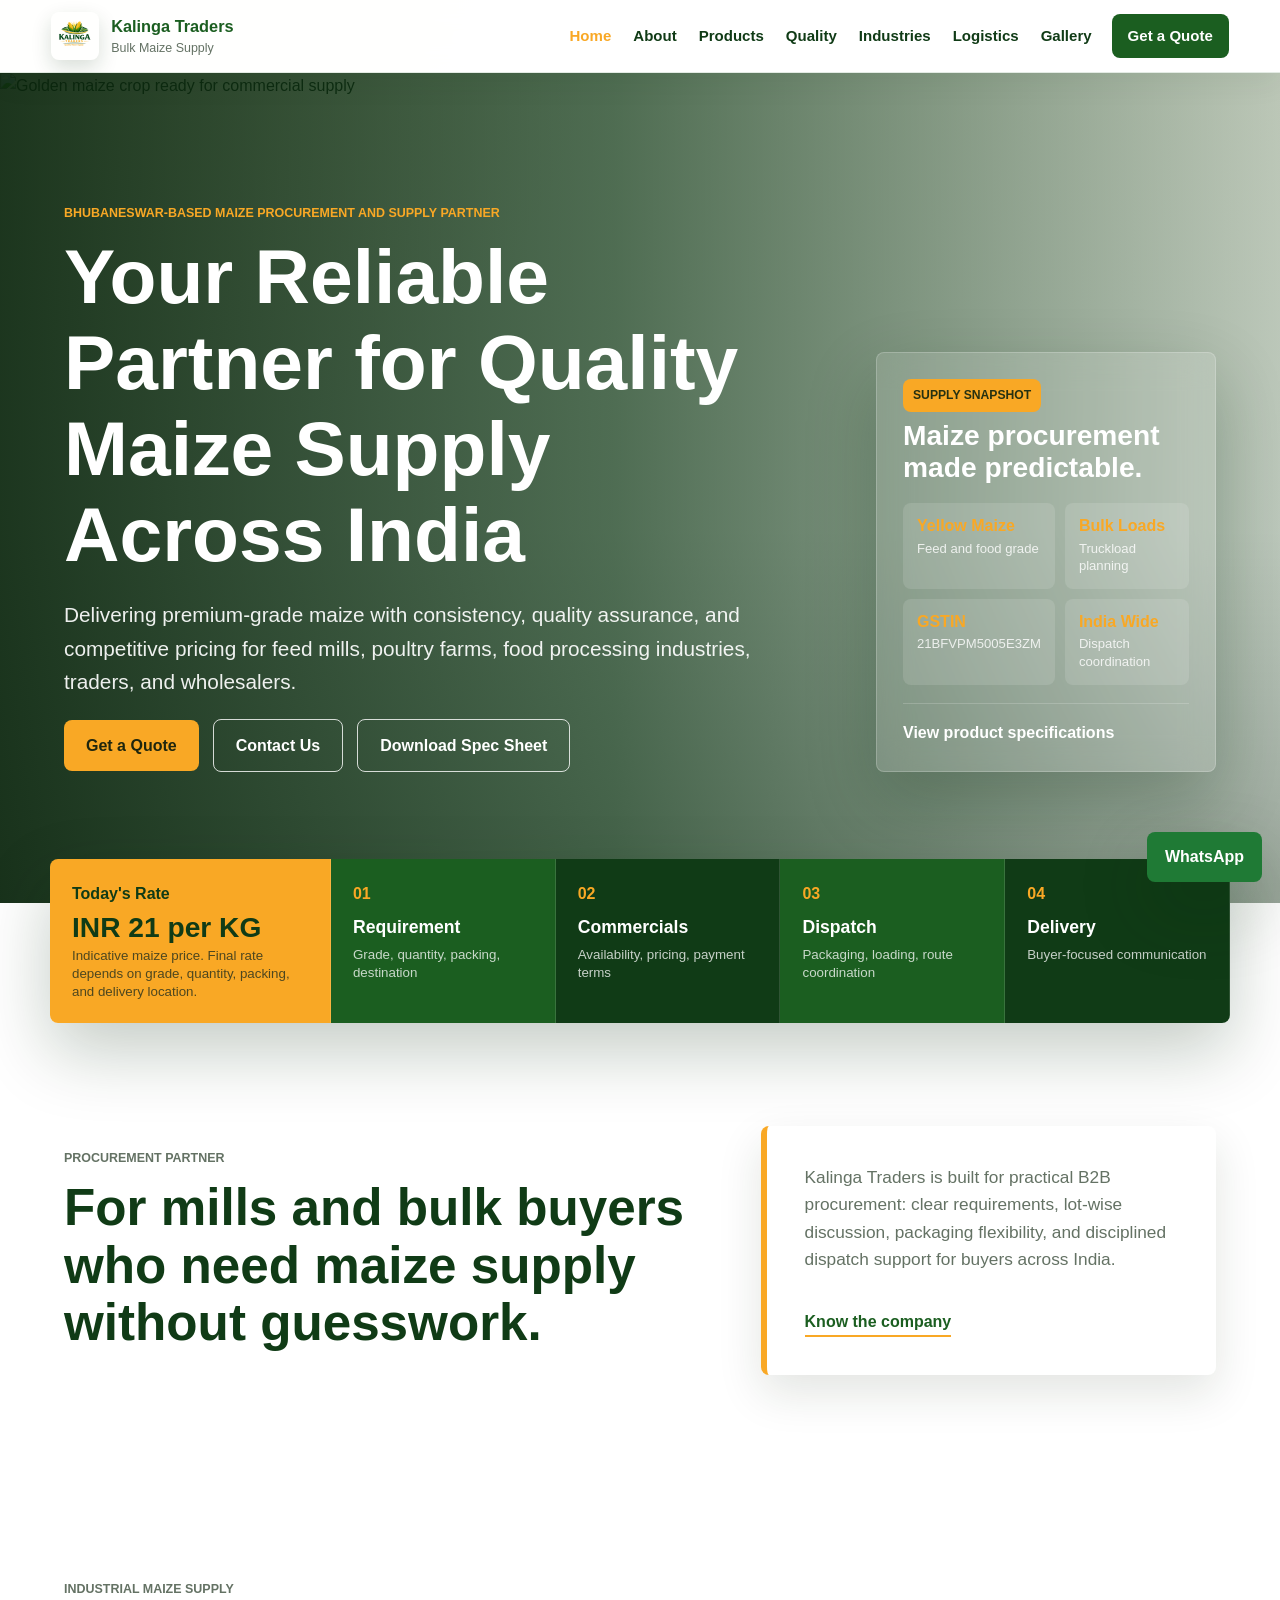
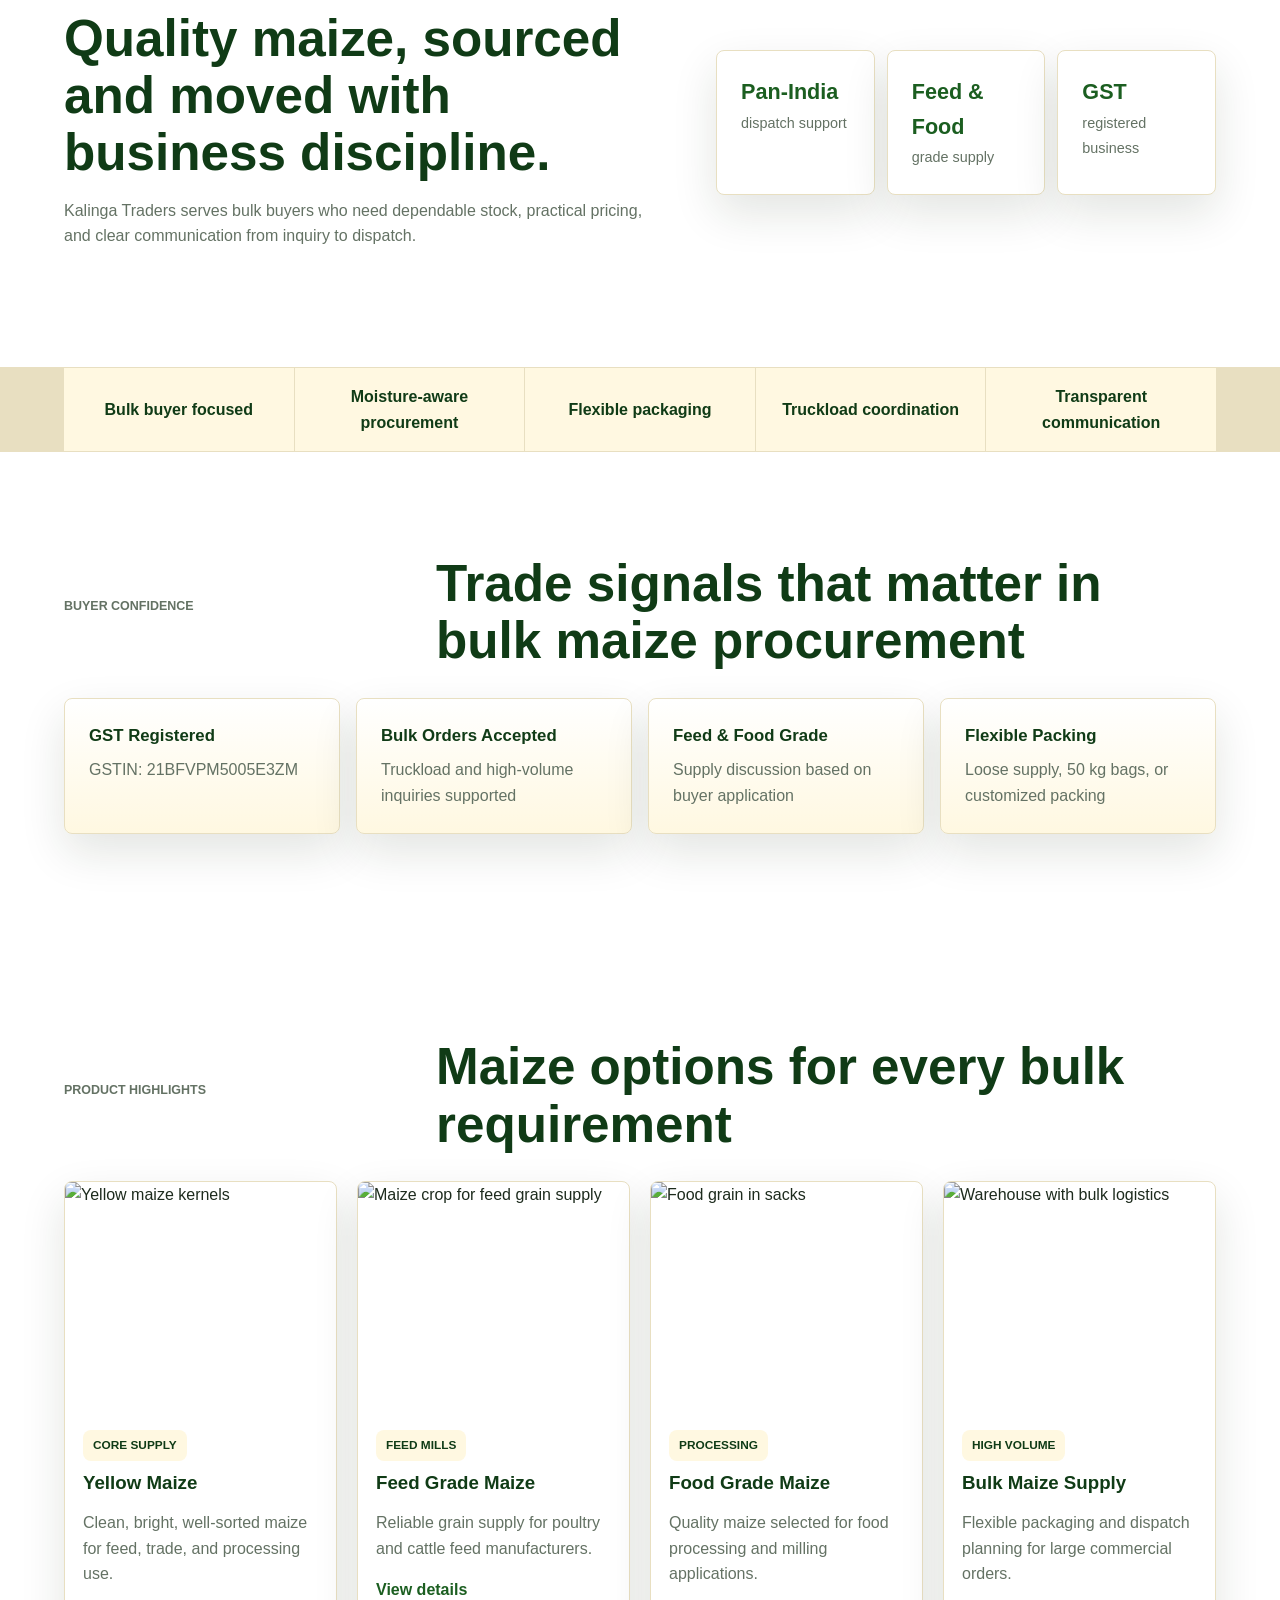
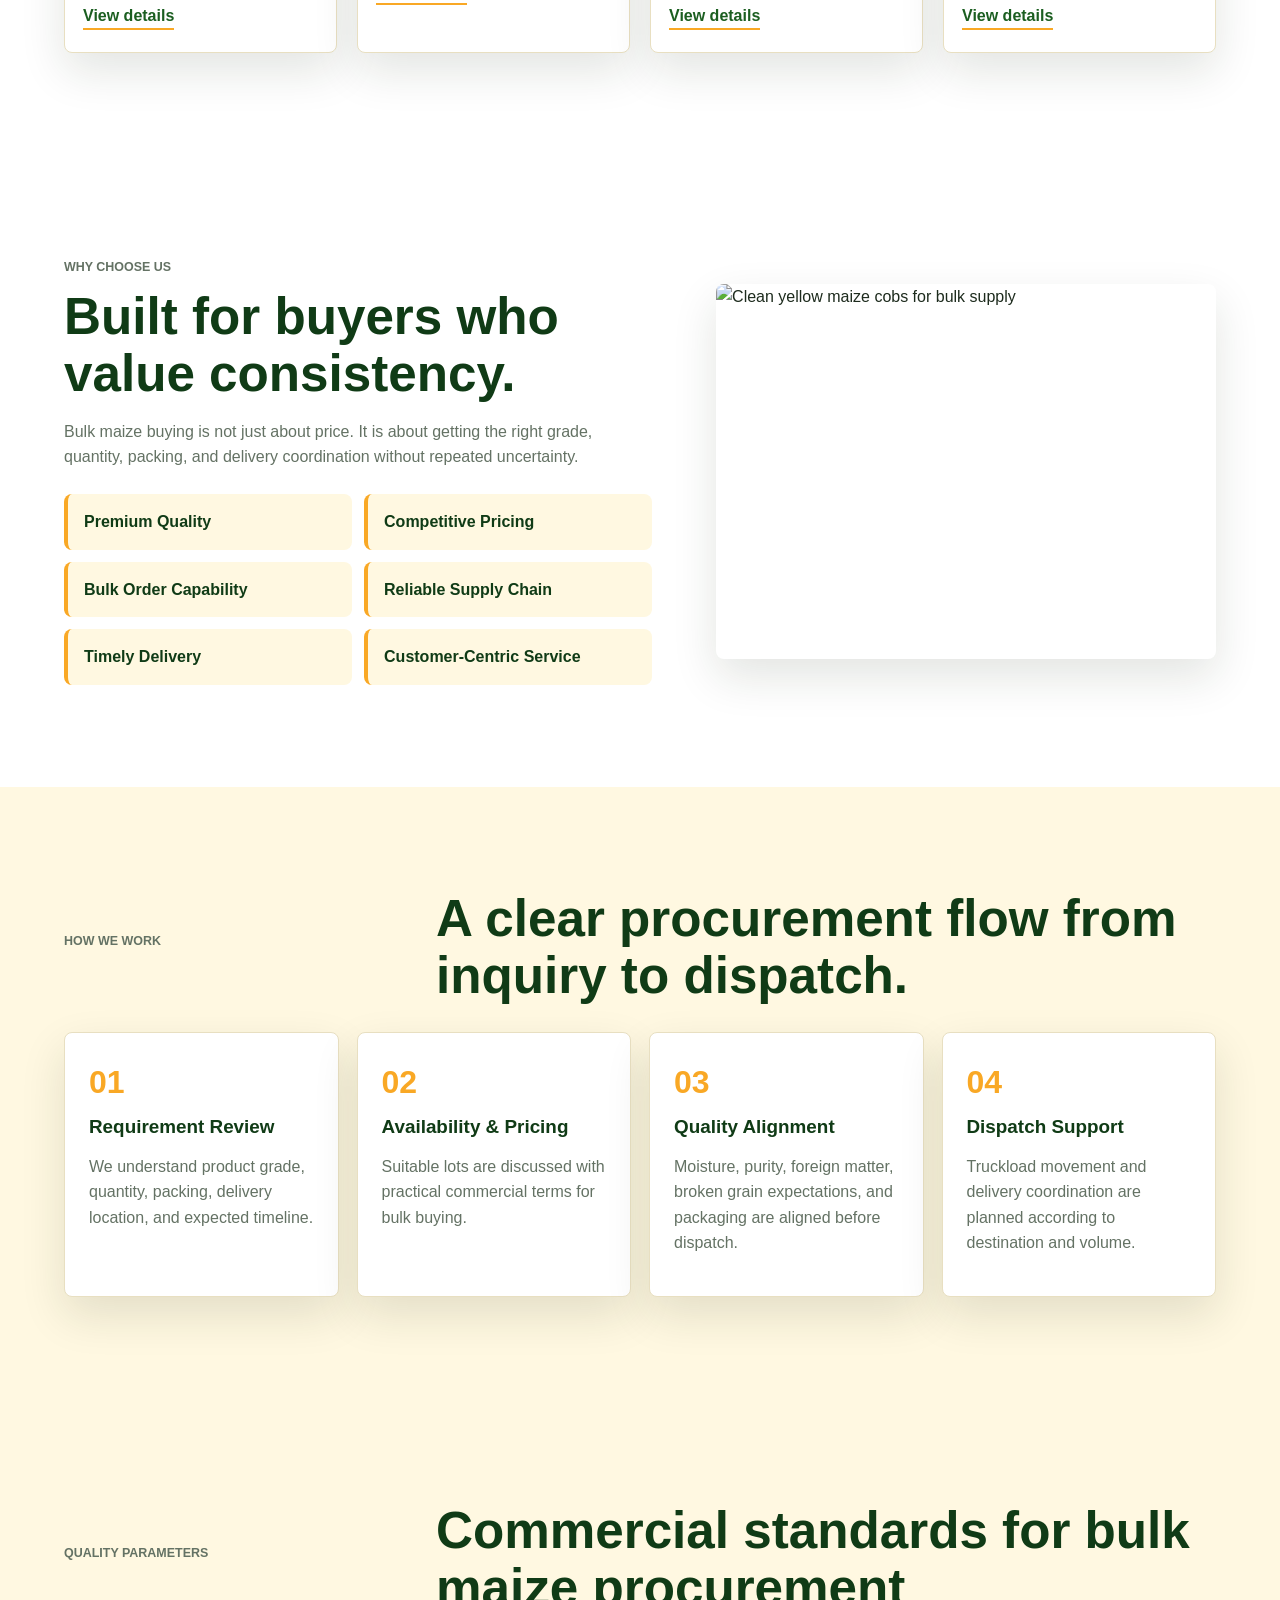
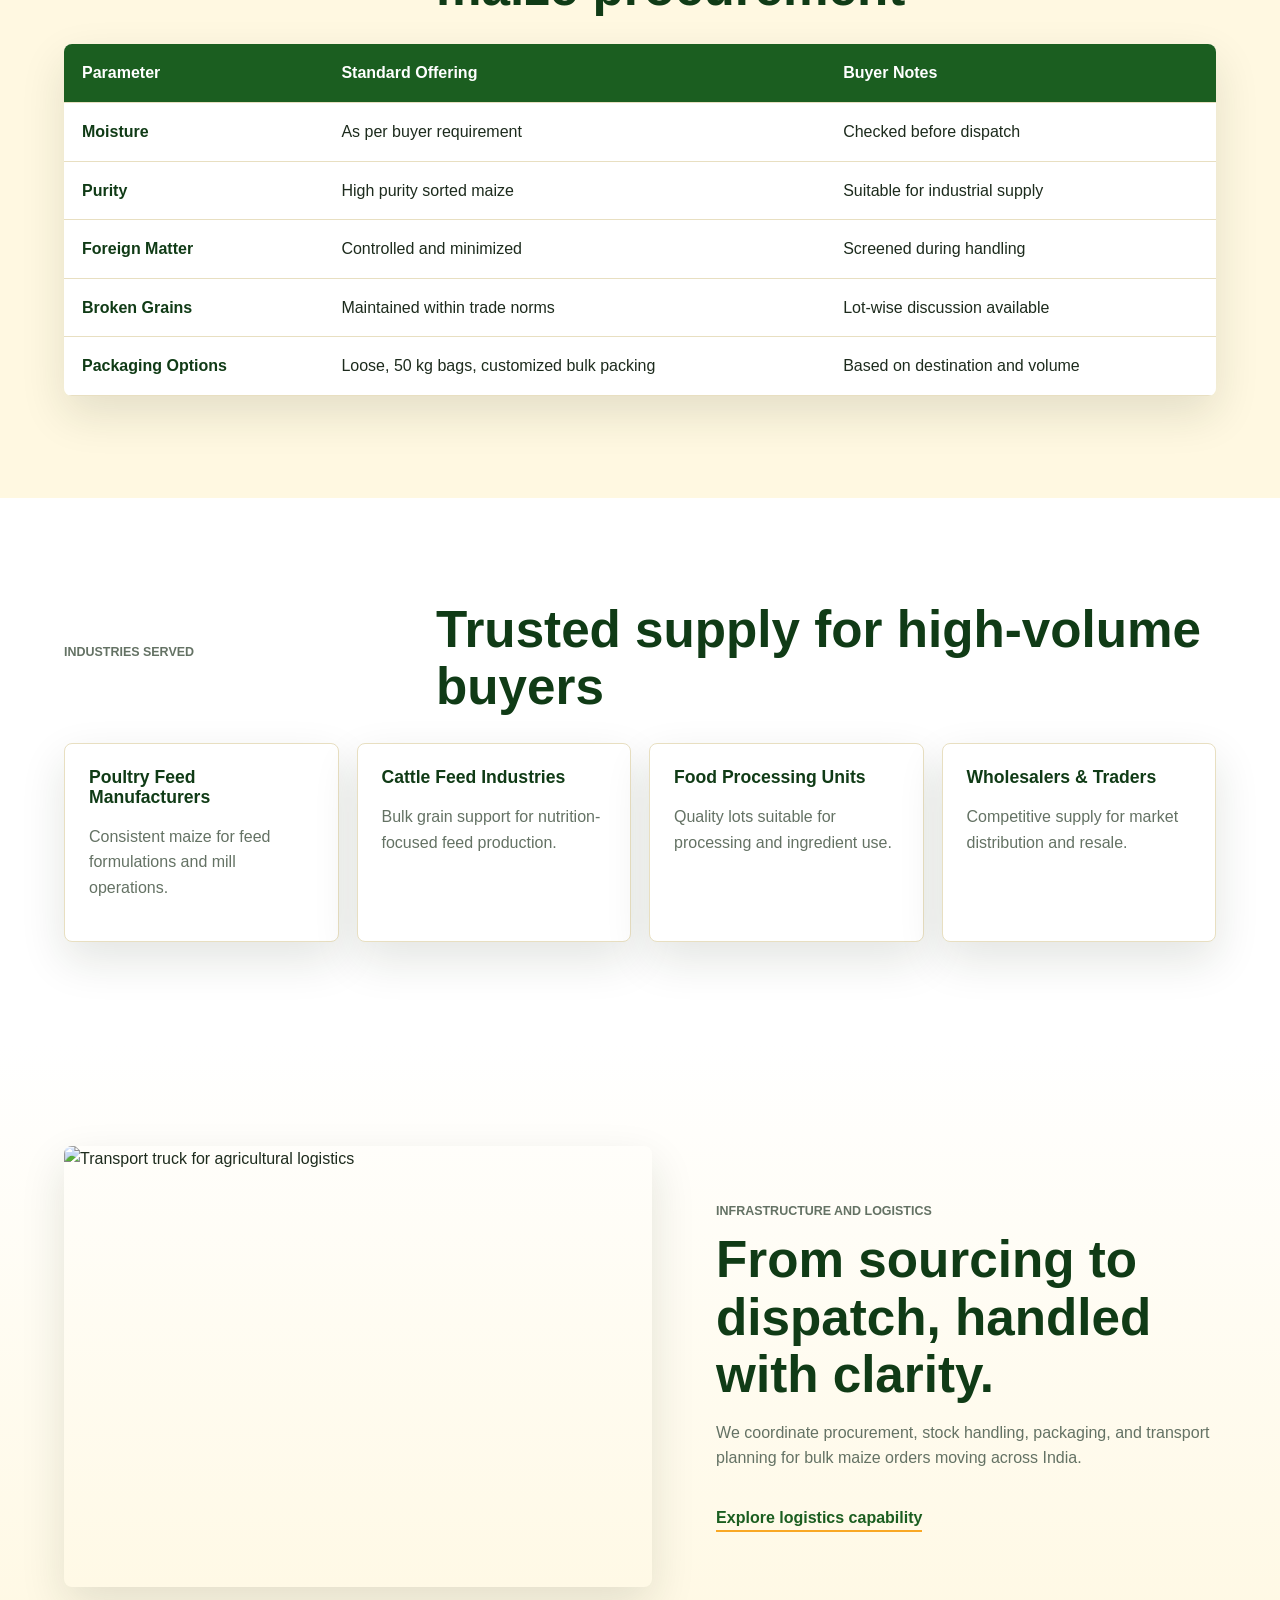
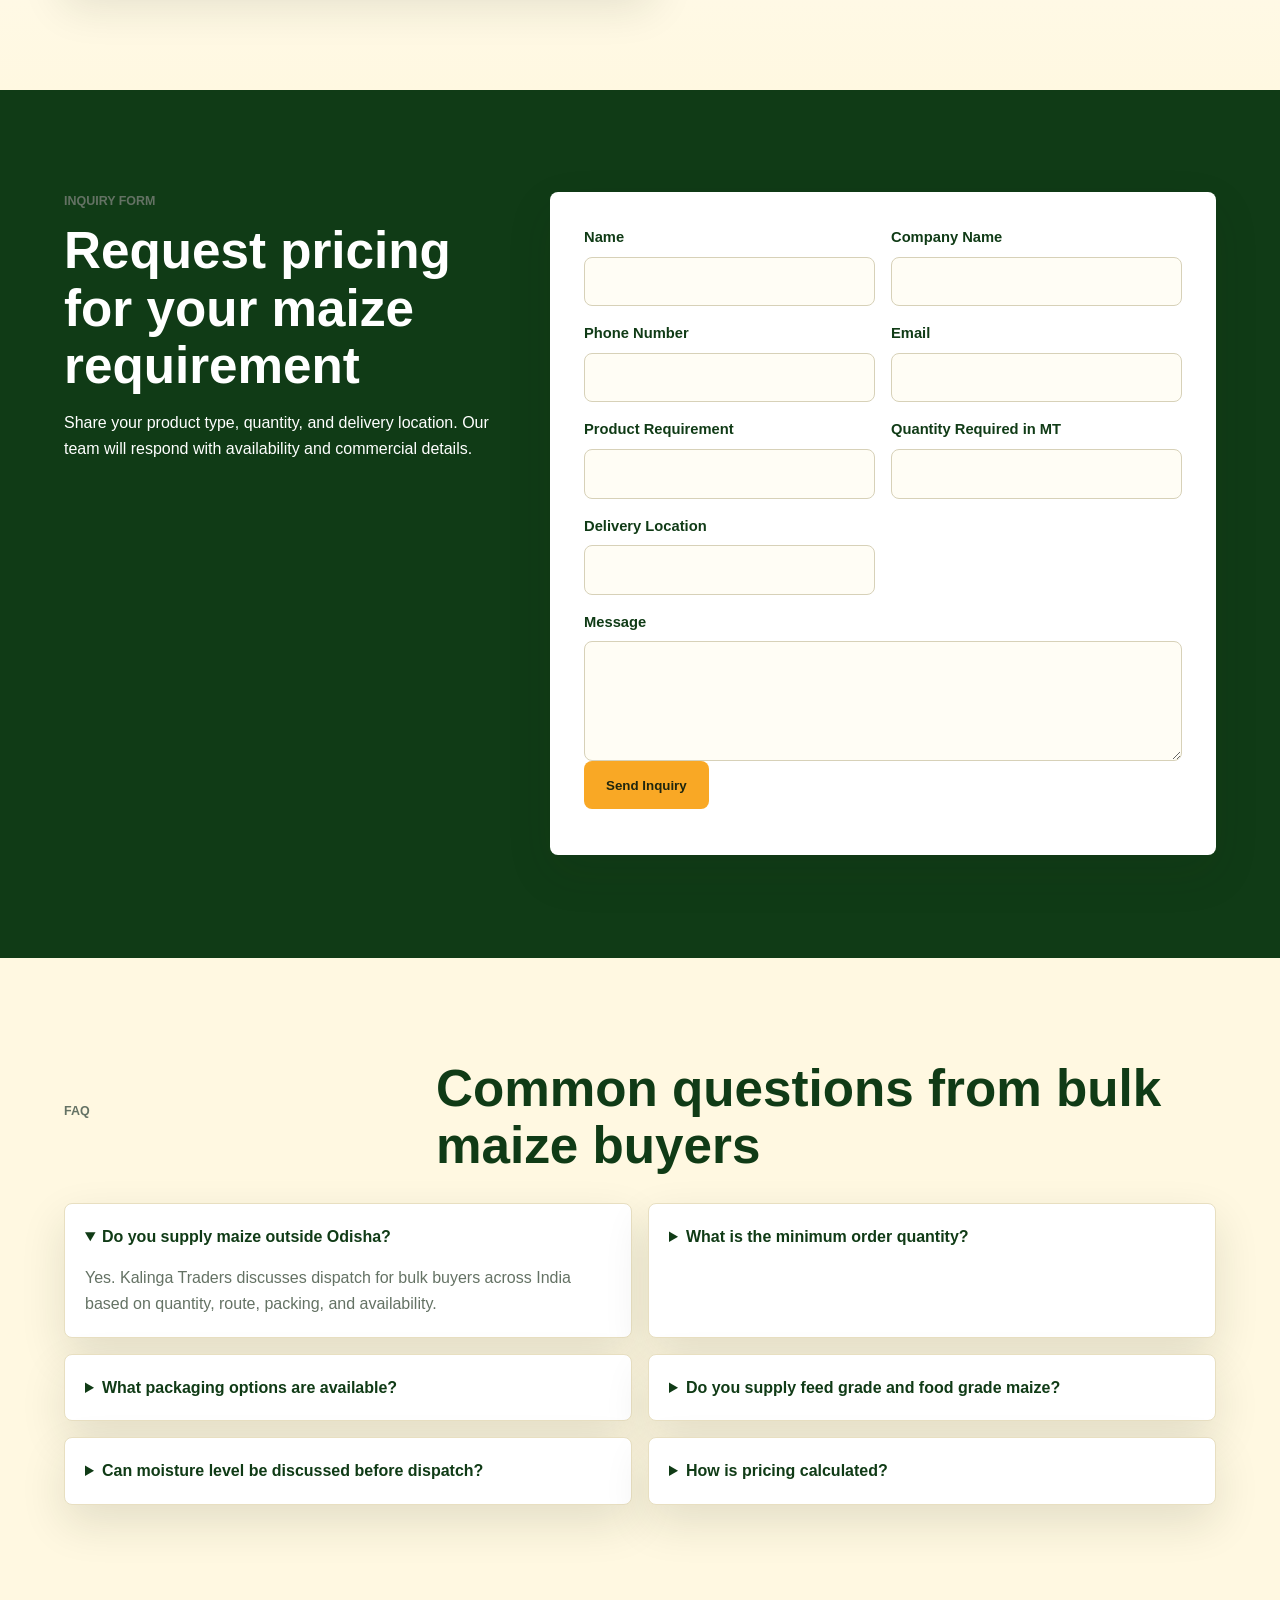
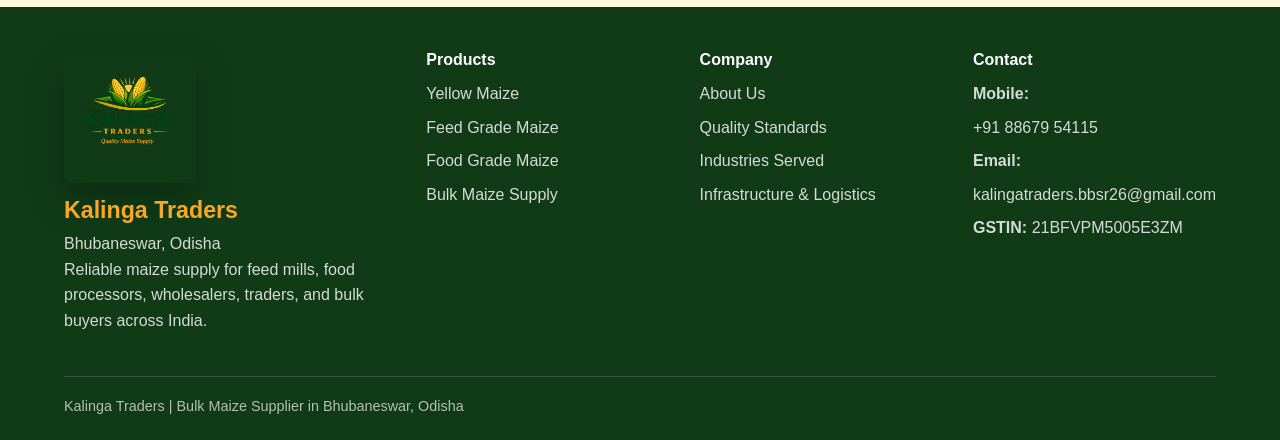
==== commit 65b45d12: "changes" ====
--- a/index.html
+++ b/index.html
@@ -22,6 +22,8 @@
     },
     "areaServed": "India",
     "taxID": "21BFVPM5005E3ZM",
+    "telephone": "+918867954115",
+    "email": "kalingatraders.bbsr26@gmail.com",
     "makesOffer": [
       {"@type": "Offer", "itemOffered": {"@type": "Product", "name": "Yellow Maize"}},
       {"@type": "Offer", "itemOffered": {"@type": "Product", "name": "Feed Grade Maize"}},
@@ -319,8 +321,8 @@
       </div>
       <div>
         <h3>Contact</h3>
-        <p><strong>Mobile:</strong> Add Mobile Number</p>
-        <p><strong>Email:</strong> Add Email Address</p>
+        <p><strong>Mobile:</strong> <a href="tel:+918867954115">+91 88679 54115</a></p>
+        <p><strong>Email:</strong> <a href="mailto:kalingatraders.bbsr26@gmail.com">kalingatraders.bbsr26@gmail.com</a></p>
         <p><strong>GSTIN:</strong> 21BFVPM5005E3ZM</p>
       </div>
     </div>
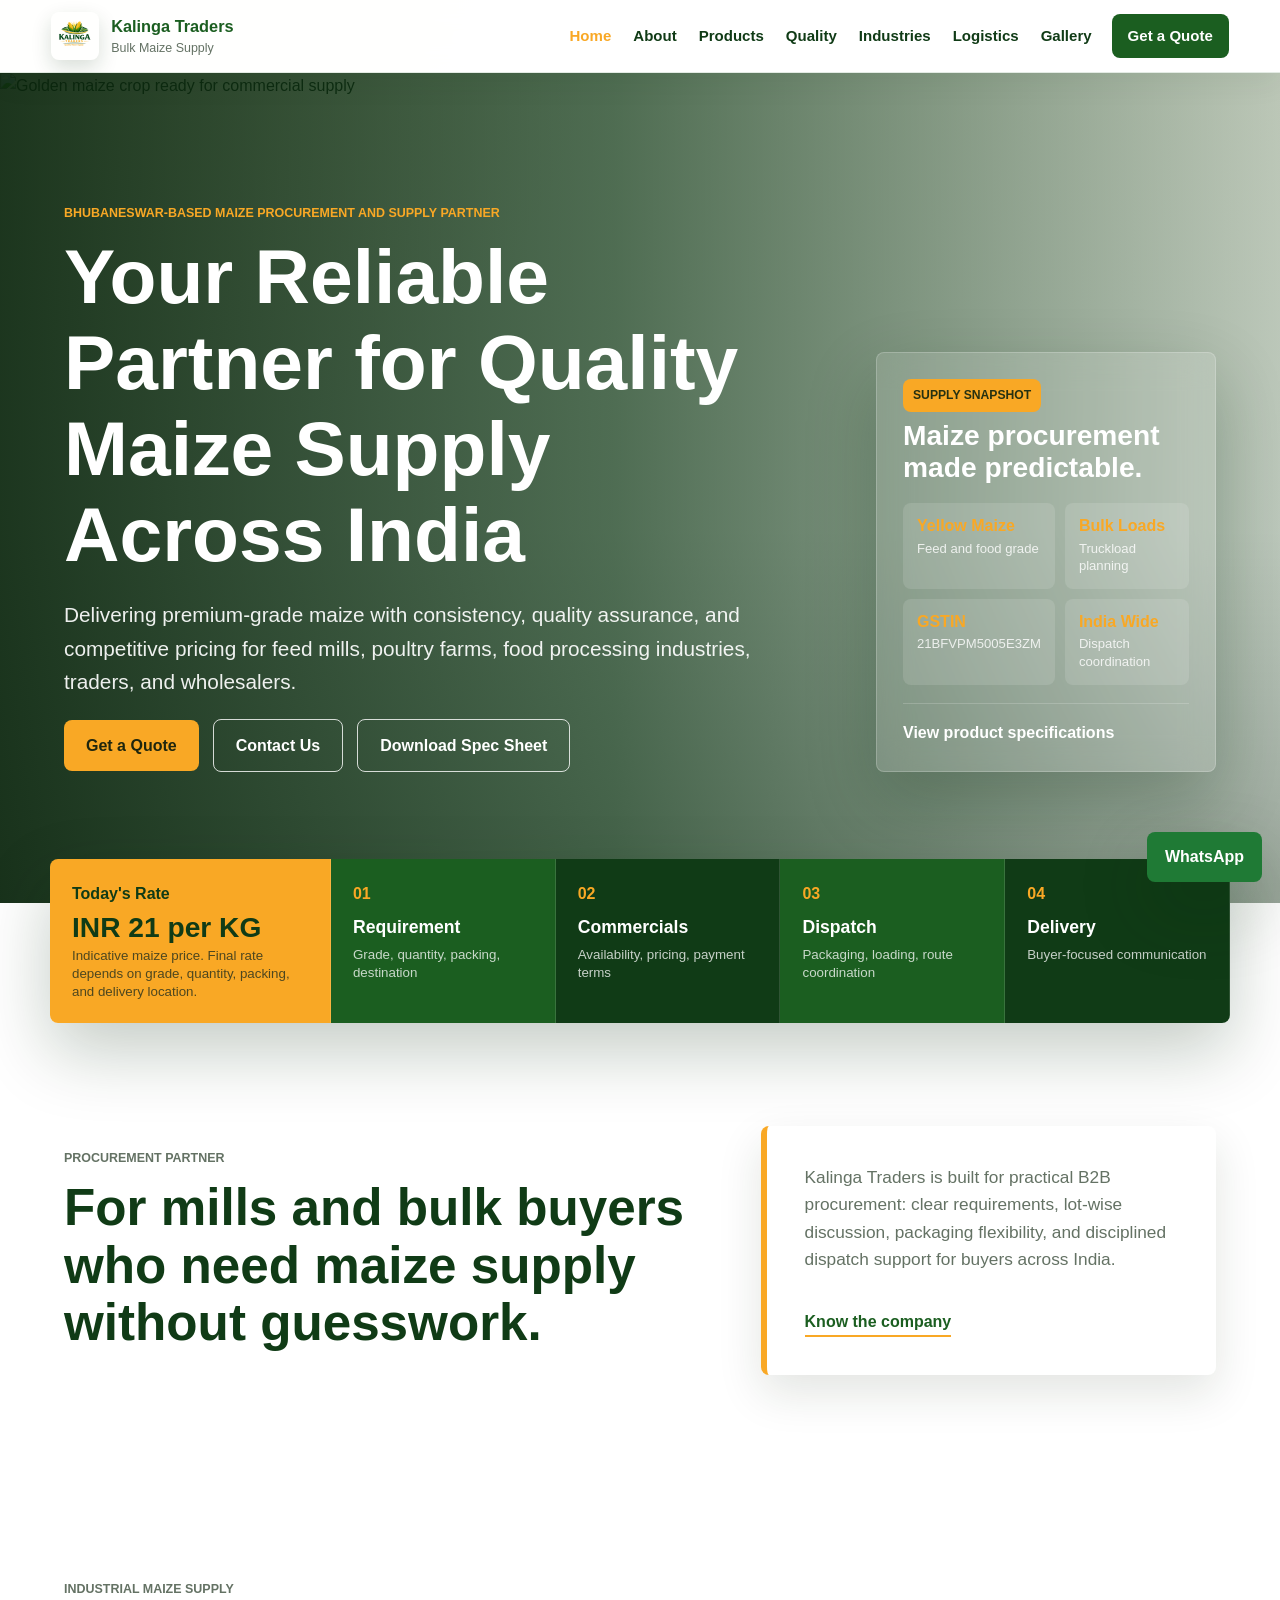
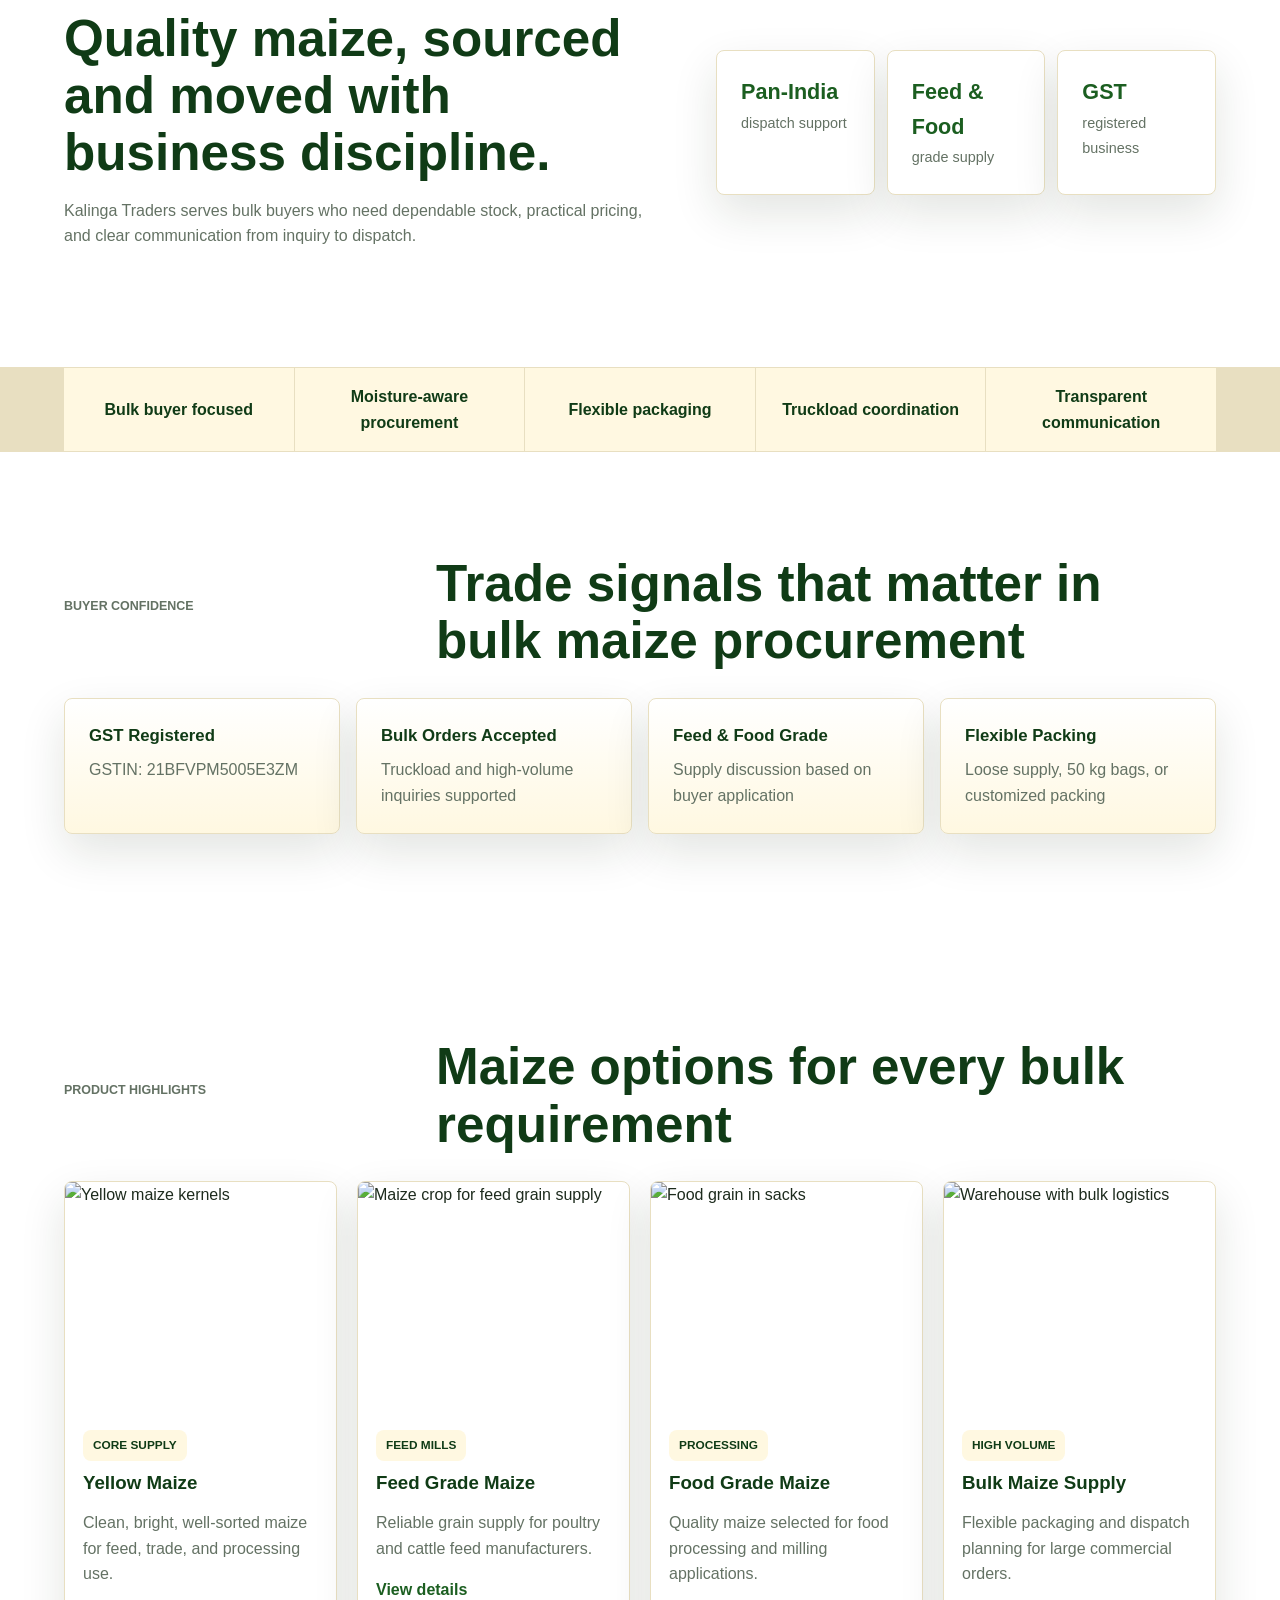
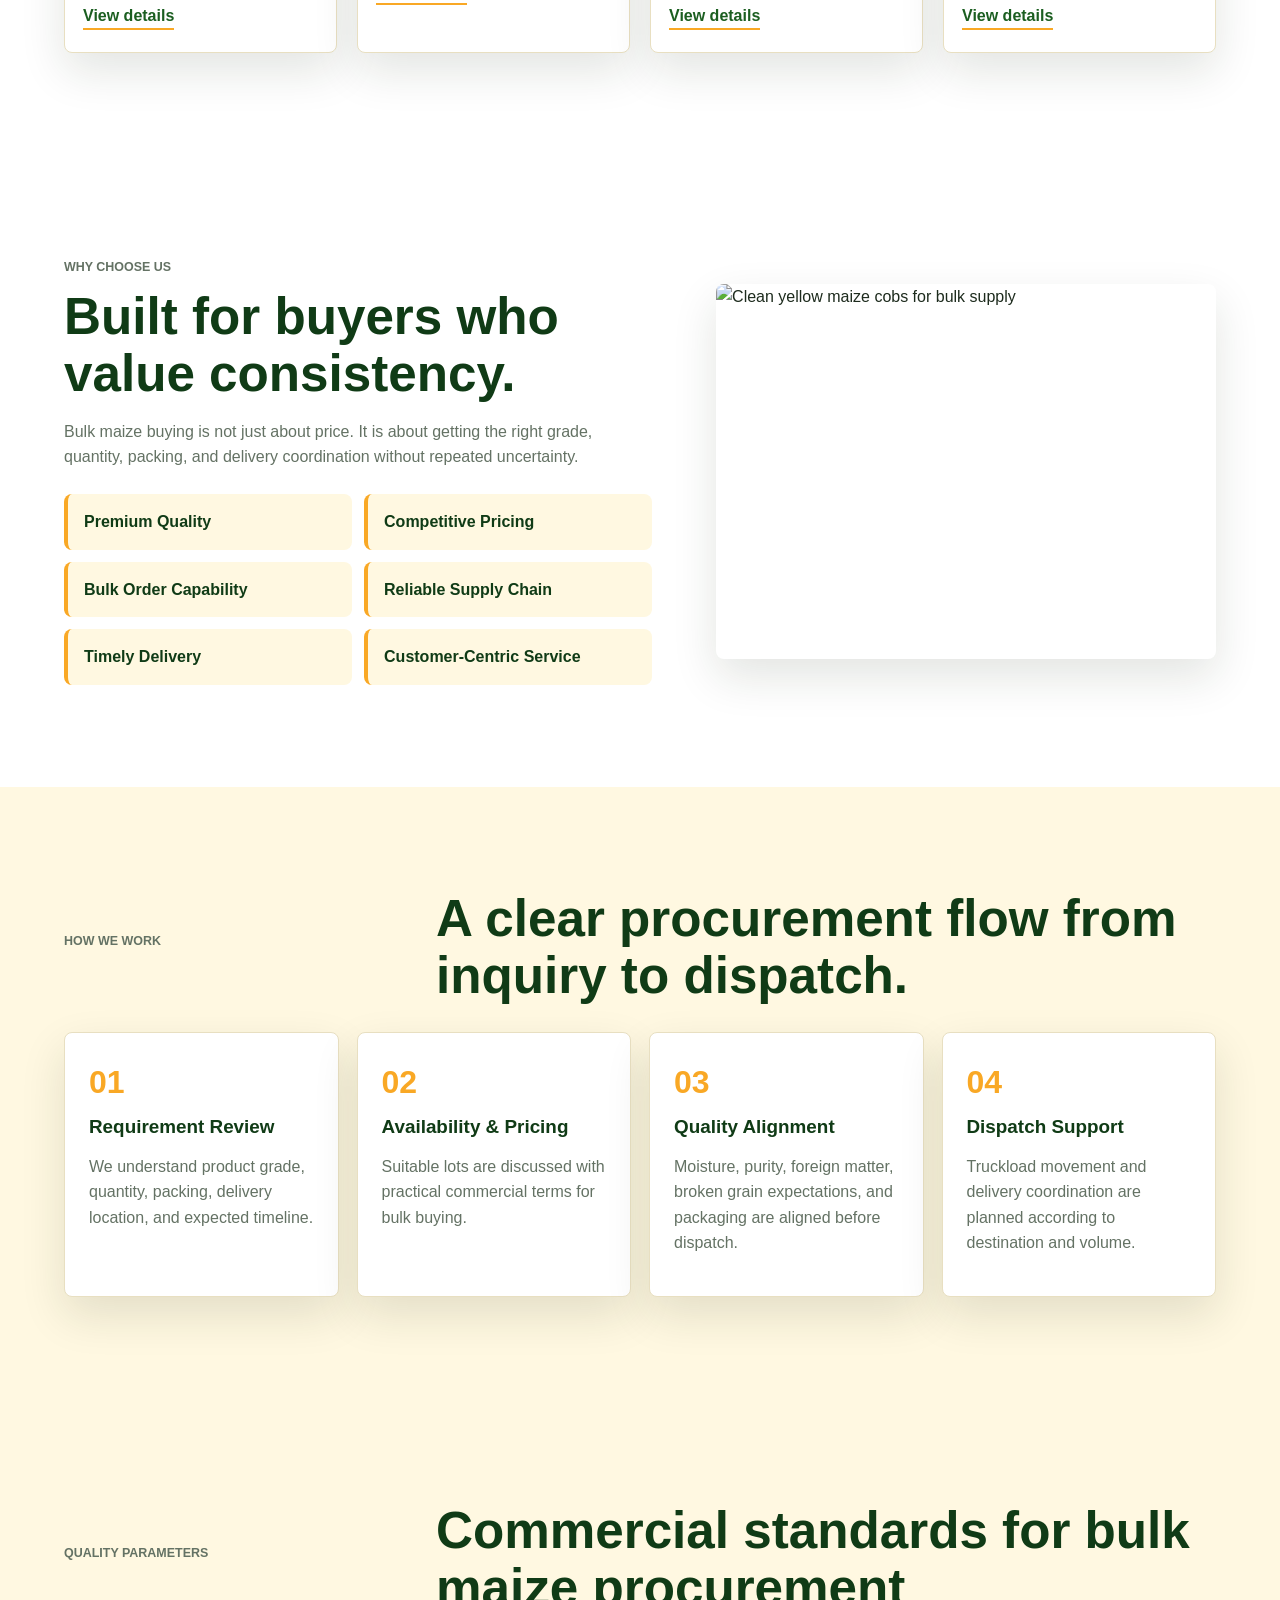
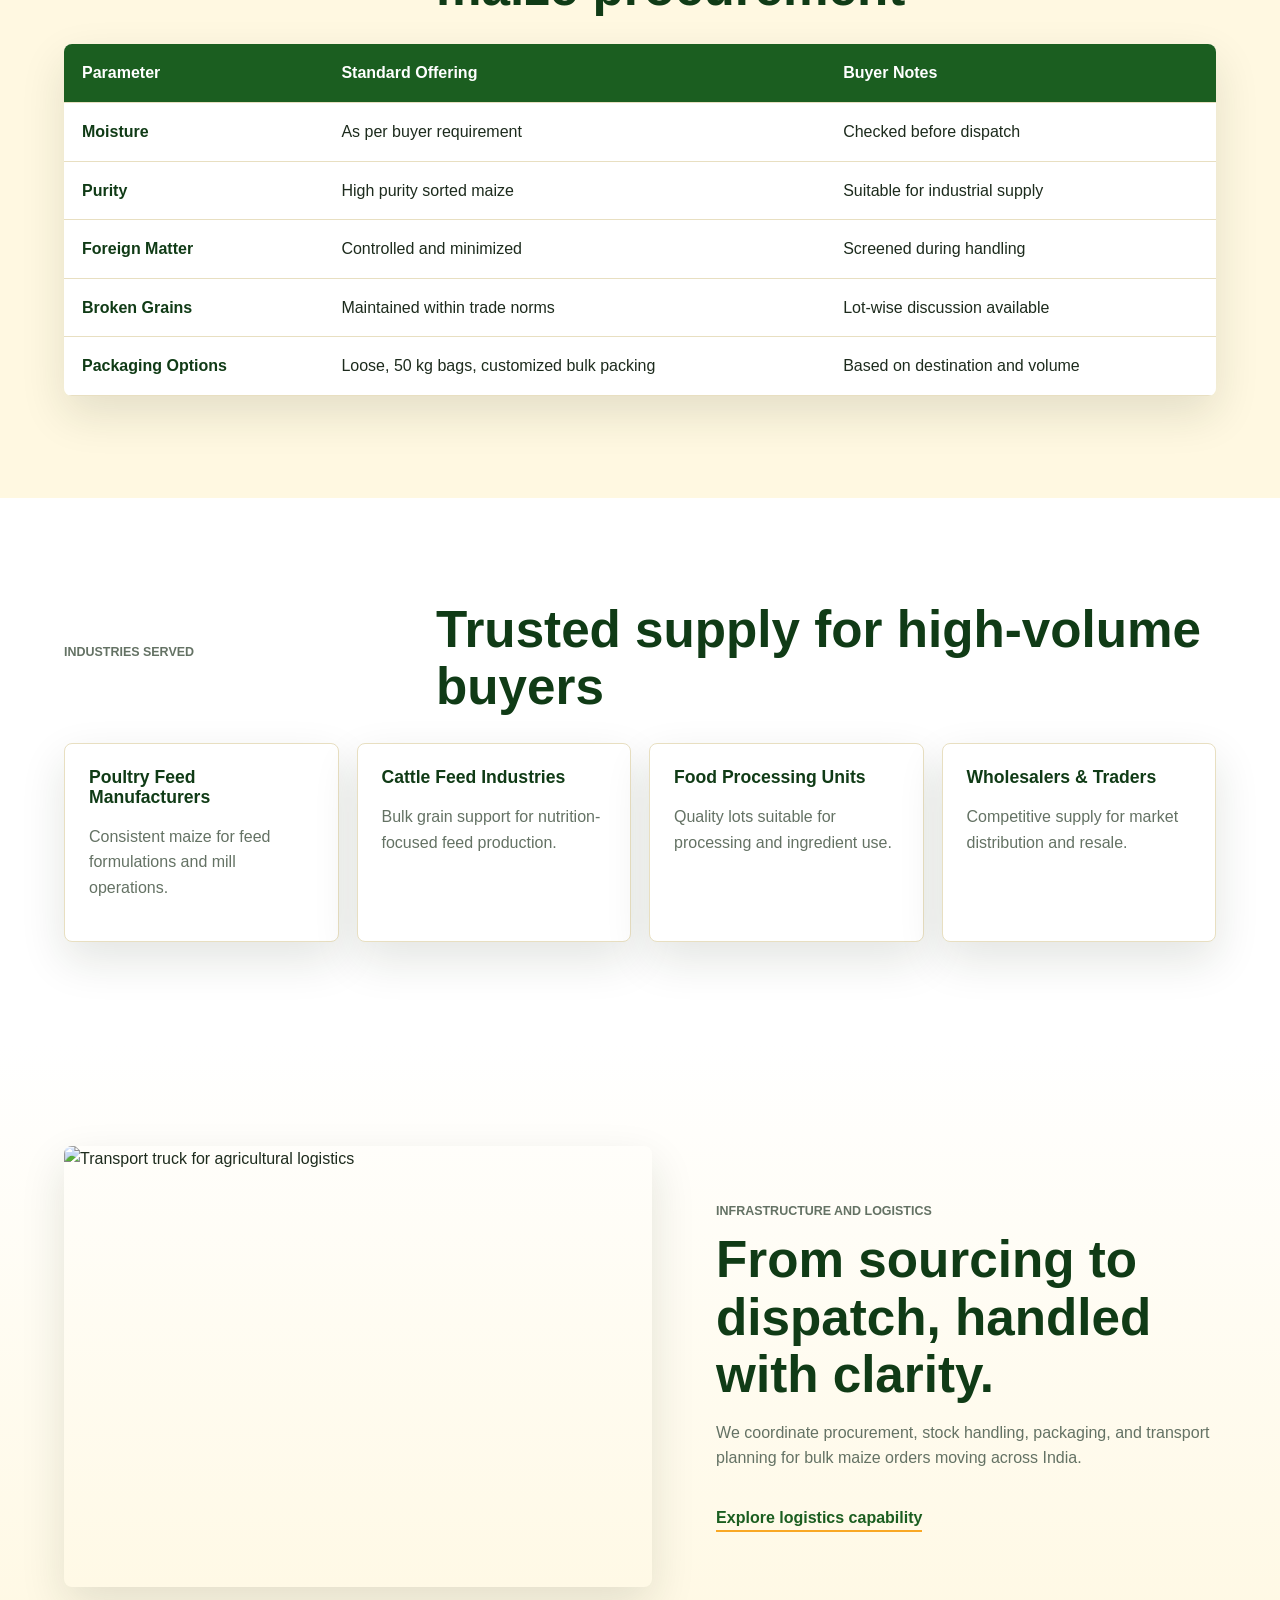
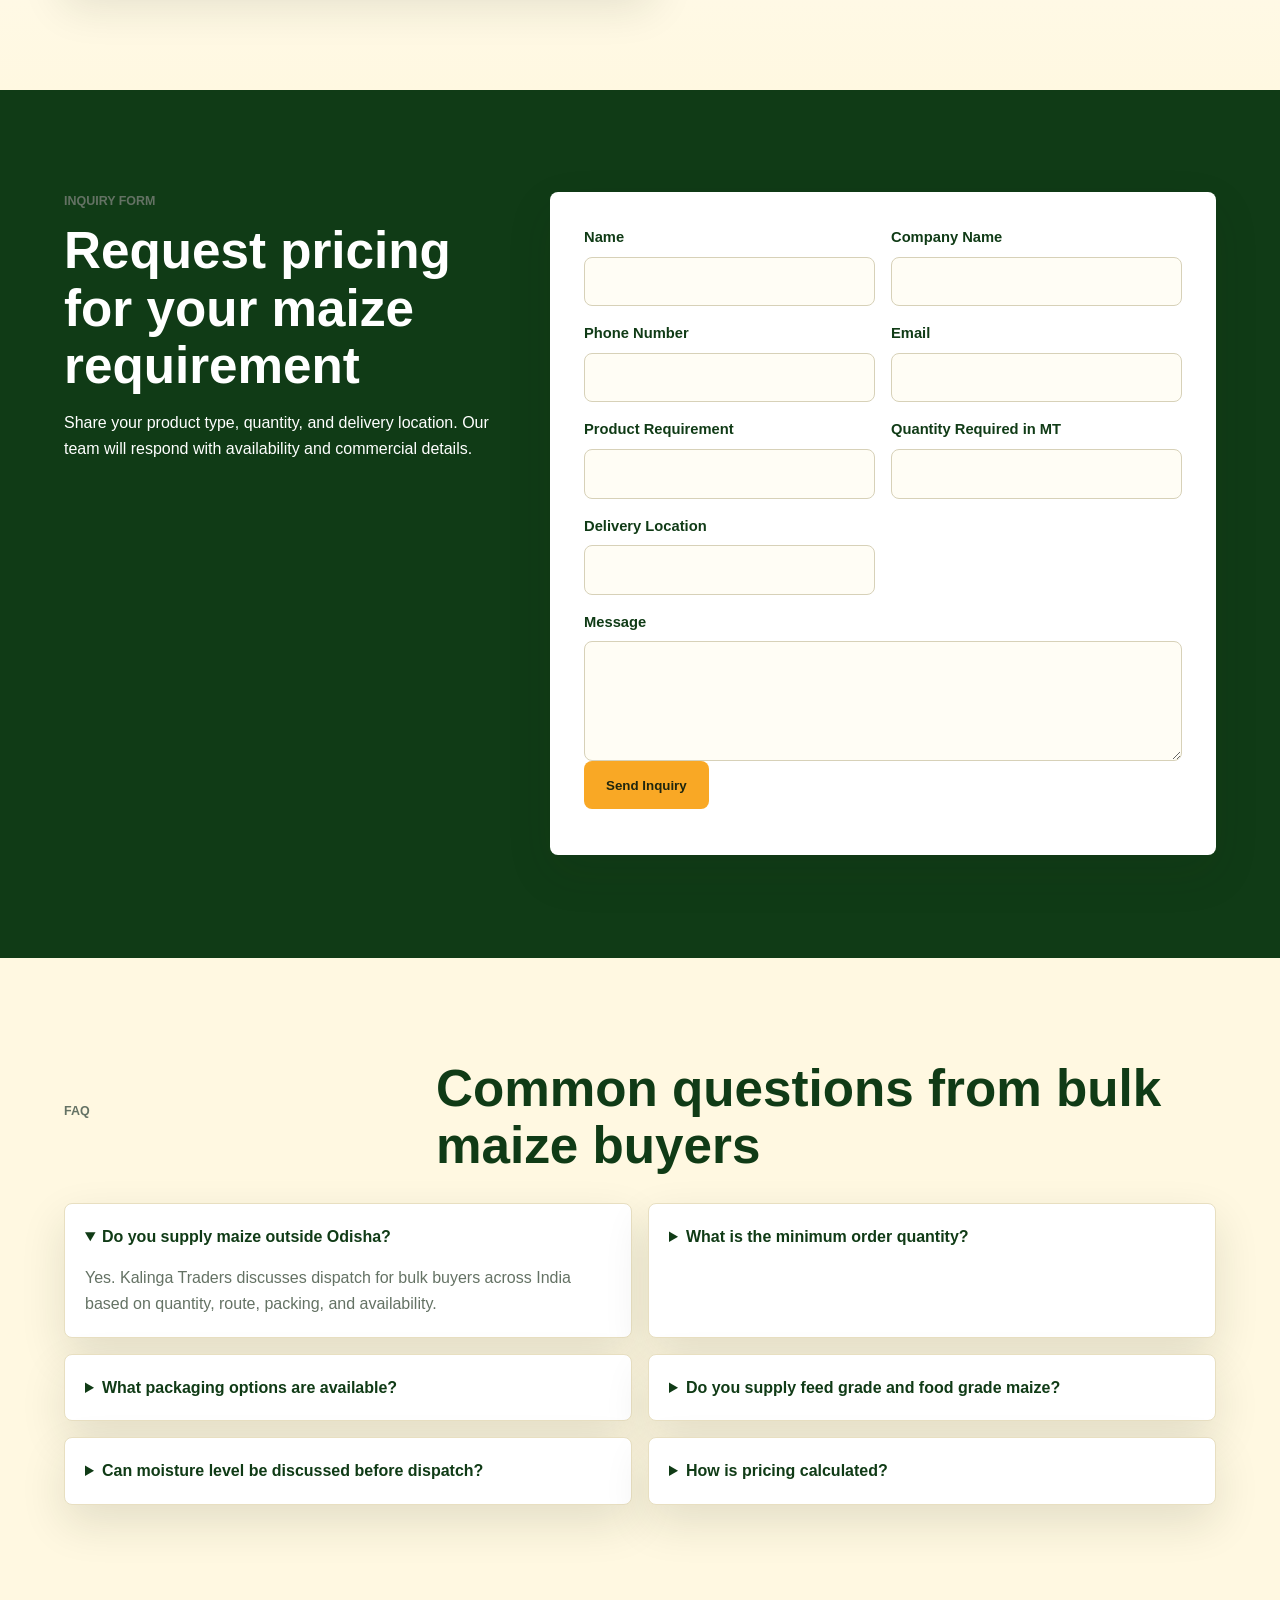
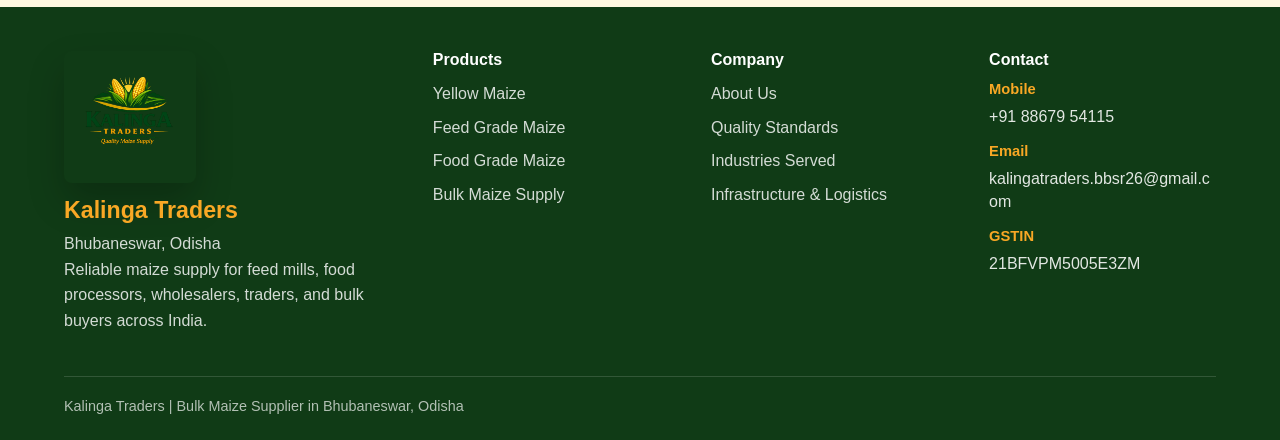
==== commit 6127e6ec: "changes" ====
--- a/index.html
+++ b/index.html
@@ -319,11 +319,11 @@
         <a href="industries.html">Industries Served</a>
         <a href="logistics.html">Infrastructure & Logistics</a>
       </div>
-      <div>
+      <div class="footer-contact">
         <h3>Contact</h3>
-        <p><strong>Mobile:</strong> <a href="tel:+918867954115">+91 88679 54115</a></p>
-        <p><strong>Email:</strong> <a href="mailto:kalingatraders.bbsr26@gmail.com">kalingatraders.bbsr26@gmail.com</a></p>
-        <p><strong>GSTIN:</strong> 21BFVPM5005E3ZM</p>
+        <div class="contact-line"><strong>Mobile</strong><a href="tel:+918867954115">+91 88679 54115</a></div>
+        <div class="contact-line"><strong>Email</strong><a href="mailto:kalingatraders.bbsr26@gmail.com">kalingatraders.bbsr26@gmail.com</a></div>
+        <div class="contact-line"><strong>GSTIN</strong><span>21BFVPM5005E3ZM</span></div>
       </div>
     </div>
     <div class="footer-bottom">Kalinga Traders | Bulk Maize Supplier in Bhubaneswar, Odisha</div>
--- a/styles.css
+++ b/styles.css
@@ -647,6 +647,28 @@
   display: block;
   margin: 8px 0;
   color: rgba(255,255,255,.82);
+}
+.footer-contact {
+  min-width: 0;
+}
+.footer-contact .contact-line {
+  display: grid;
+  gap: 6px;
+  margin: 0 0 15px;
+}
+.footer-contact .contact-line strong {
+  color: var(--gold);
+  font-size: .92rem;
+  line-height: 1.2;
+}
+.footer-contact .contact-line a,
+.footer-contact .contact-line span {
+  display: block;
+  margin: 0;
+  color: rgba(255,255,255,.88);
+  overflow-wrap: anywhere;
+  word-break: break-word;
+  line-height: 1.45;
 }
 .footer-bottom {
   padding: 18px 0 22px;
